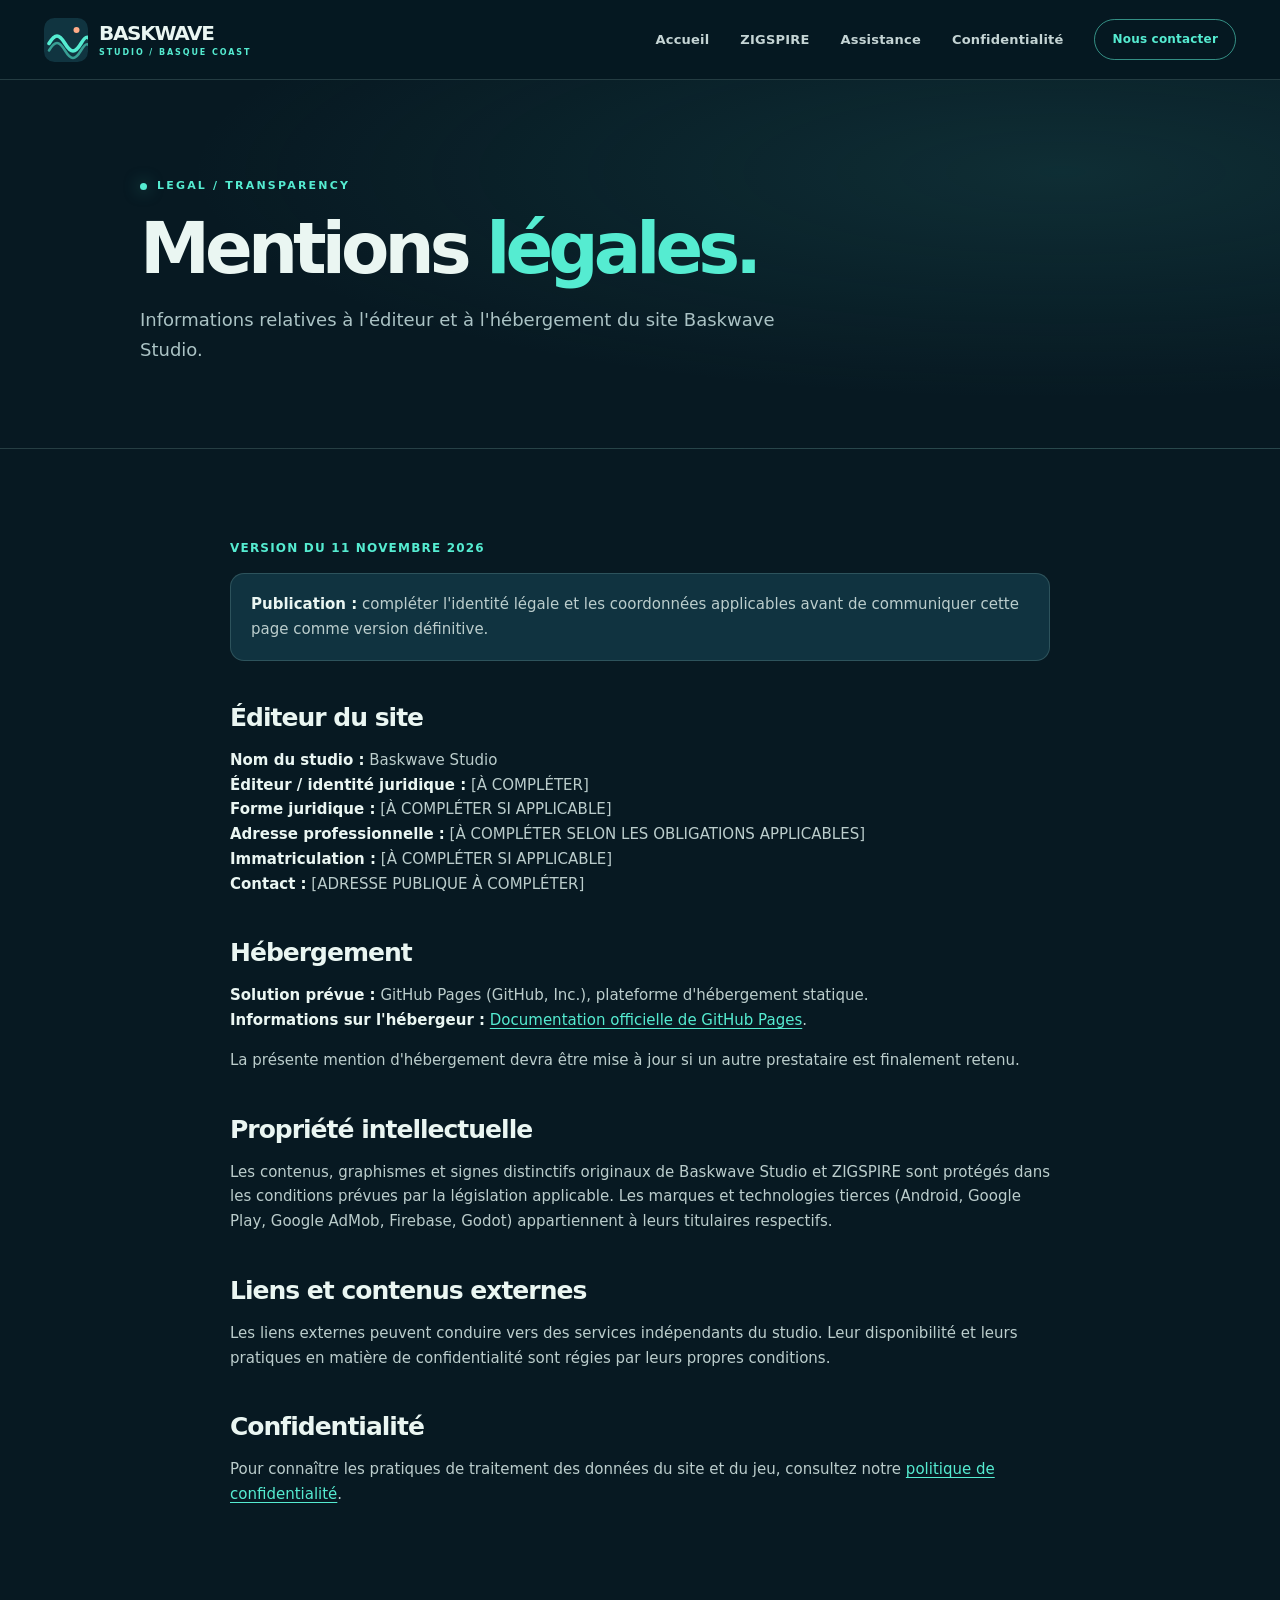
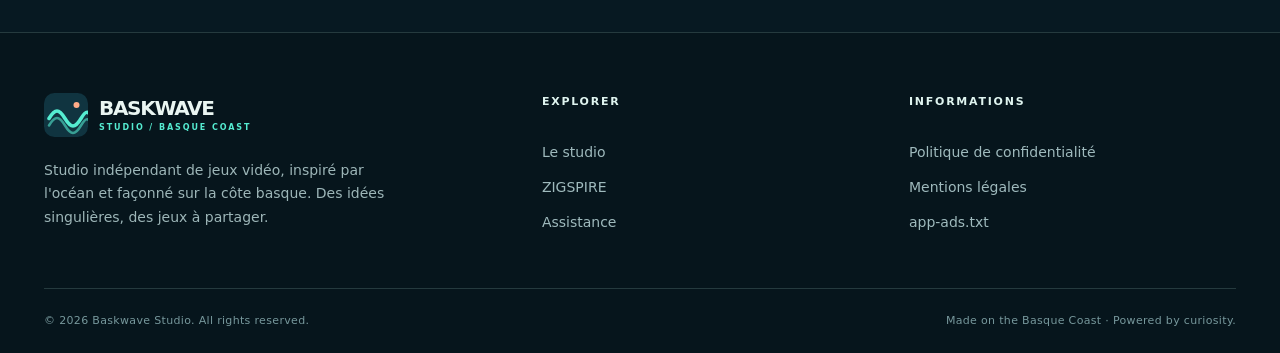
==== legal.html @ f708f100 "Publish Baskwave Studio website v1" ====
<!doctype html><html lang="fr"><head><meta charset="utf-8"><meta name="viewport" content="width=device-width,initial-scale=1"><meta name="theme-color" content="#071922"><meta name="description" content="Mentions légales du site vitrine Baskwave Studio."><meta property="og:type" content="website"><meta property="og:site_name" content="Baskwave Studio"><meta property="og:title" content="Mentions légales — Baskwave Studio"><meta property="og:description" content="Mentions légales du site vitrine Baskwave Studio."><meta name="color-scheme" content="dark"><link rel="icon" href="./assets/img/logo-mark.svg" type="image/svg+xml"><link rel="stylesheet" href="./assets/css/style.css"><script defer src="./assets/js/site-config.js"></script><script defer src="./assets/js/main.js"></script><title>Mentions légales — Baskwave Studio</title></head><body><a href="#contenu" class="skip-link">Aller au contenu</a><header class="site-header"><div class="container nav-wrap"><a href="./index.html" class="brand" aria-label="Baskwave Studio, accueil"><img class="brand-icon" src="./assets/img/logo-mark.svg" alt="" width="44" height="44"><span class="brand-word">BASKWAVE<small>STUDIO / BASQUE COAST</small></span></a><nav aria-label="Navigation principale" class="main-nav"><a href="./index.html">Accueil</a><a href="./zigspire.html">ZIGSPIRE</a><a href="./support.html">Assistance</a><a href="./privacy.html">Confidentialité</a><a class="nav-cta" href="./support.html">Nous contacter</a></nav><details class="mobile-menu"><summary aria-label="Ouvrir le menu"><svg viewBox="0 0 24 24" aria-hidden="true" fill="none" stroke="currentColor" stroke-width="2" stroke-linecap="round"><path d="M4 7h16M4 12h16M4 17h16"/></svg></summary><nav class="mobile-links" aria-label="Navigation mobile"><a href="./index.html">Accueil</a><a href="./zigspire.html">ZIGSPIRE</a><a href="./support.html">Assistance</a><a href="./privacy.html">Confidentialité</a></nav></details></div></header><main id="contenu"><section class="page-hero"><div class="container"><span class="eyebrow">Legal / Transparency</span><h1 class="page-title">Mentions <em>légales.</em></h1><p>Informations relatives à l'éditeur et à l'hébergement du site Baskwave Studio.</p></div></section><section class="page-section"><div class="container legal-content"><p class="date">Version du 11 novembre 2026</p><p class="legal-note"><strong>Publication :</strong> compléter l'identité légale et les coordonnées applicables avant de communiquer cette page comme version définitive.</p><h2>Éditeur du site</h2><p><strong>Nom du studio :</strong> Baskwave Studio<br><strong>Éditeur / identité juridique :</strong> [À COMPLÉTER]<br><strong>Forme juridique :</strong> [À COMPLÉTER SI APPLICABLE]<br><strong>Adresse professionnelle :</strong> [À COMPLÉTER SELON LES OBLIGATIONS APPLICABLES]<br><strong>Immatriculation :</strong> [À COMPLÉTER SI APPLICABLE]<br><strong>Contact :</strong> <span data-support-email>[ADRESSE PUBLIQUE À COMPLÉTER]</span></p><h2>Hébergement</h2><p><strong>Solution prévue :</strong> GitHub Pages (GitHub, Inc.), plateforme d'hébergement statique.<br><strong>Informations sur l'hébergeur :</strong> <a href="https://docs.github.com/en/pages" rel="noopener noreferrer" target="_blank">Documentation officielle de GitHub Pages</a>.</p><p>La présente mention d'hébergement devra être mise à jour si un autre prestataire est finalement retenu.</p><h2>Propriété intellectuelle</h2><p>Les contenus, graphismes et signes distinctifs originaux de Baskwave Studio et ZIGSPIRE sont protégés dans les conditions prévues par la législation applicable. Les marques et technologies tierces (Android, Google Play, Google AdMob, Firebase, Godot) appartiennent à leurs titulaires respectifs.</p><h2>Liens et contenus externes</h2><p>Les liens externes peuvent conduire vers des services indépendants du studio. Leur disponibilité et leurs pratiques en matière de confidentialité sont régies par leurs propres conditions.</p><h2>Confidentialité</h2><p>Pour connaître les pratiques de traitement des données du site et du jeu, consultez notre <a href="./privacy.html">politique de confidentialité</a>.</p></div></section></main><footer class="footer"><div class="container footer-grid"><div><a href="./index.html" class="brand" aria-label="Baskwave Studio, accueil"><img class="brand-icon" src="./assets/img/logo-mark.svg" alt="" width="44" height="44"><span class="brand-word">BASKWAVE<small>STUDIO / BASQUE COAST</small></span></a><p class="footer-desc">Studio indépendant de jeux vidéo, inspiré par l'océan et façonné sur la côte basque. Des idées singulières, des jeux à partager.</p></div><div class="footer-col"><p class="footer-title">Explorer</p><a href="./index.html">Le studio</a><a href="./zigspire.html">ZIGSPIRE</a><a href="./support.html">Assistance</a></div><div class="footer-col"><p class="footer-title">Informations</p><a href="./privacy.html">Politique de confidentialité</a><a href="./legal.html">Mentions légales</a><a href="./app-ads.txt">app-ads.txt</a></div></div><div class="container footer-bottom"><span>© <span data-year>2026</span> Baskwave Studio. All rights reserved.</span><span>Made on the Basque Coast · Powered by curiosity.</span></div></footer></body></html>
---- assets/css/style.css ----
:root{--ink:#071922;--ink2:#0b2730;--deep:#103942;--sea:#55ecd1;--foam:#eaf6f2;--muted:#abc3c5;--coral:#ffac88;--line:rgba(190,239,227,.17);--panel:rgba(16,53,64,.68);--max:1192px;--round:22px;--shadow:0 26px 80px rgba(1,12,20,.28)}
*{box-sizing:border-box}html{scroll-behavior:smooth}body{margin:0;min-width:320px;background:var(--ink);color:var(--foam);font:16px/1.65 Inter,'Segoe UI',system-ui,-apple-system,BlinkMacSystemFont,sans-serif;-webkit-font-smoothing:antialiased}a{color:inherit;text-decoration:none}a:focus-visible,button:focus-visible,summary:focus-visible{outline:3px solid var(--coral);outline-offset:5px}img,svg{display:block;max-width:100%}button{font:inherit}::selection{background:var(--sea);color:var(--ink)}.container{width:min(calc(100% - 44px),var(--max));margin-inline:auto}.skip-link{position:absolute;top:-80px;left:20px;z-index:30;background:var(--sea);color:var(--ink);padding:10px 16px}.skip-link:focus{top:12px}.site-header{position:sticky;top:0;z-index:20;background:rgba(6,25,34,.88);border-bottom:1px solid var(--line);backdrop-filter:blur(18px)}.nav-wrap{height:79px;display:flex;justify-content:space-between;align-items:center;gap:22px}.brand{display:inline-flex;align-items:center;gap:11px;flex-shrink:0}.brand-icon{width:44px;height:44px}.brand-word{font-size:20px;font-weight:900;letter-spacing:-.065em;line-height:1}.brand-word small{display:block;letter-spacing:.24em;font-size:8px;font-weight:800;color:var(--sea);margin-top:6px}.main-nav{display:flex;align-items:center;gap:31px;font-size:13px;font-weight:750;letter-spacing:.015em;color:#c4d4d4}.main-nav a{transition:color .15s}.main-nav a:hover,.main-nav a[aria-current=page]{color:var(--sea)}.nav-cta{font-size:12px;border:1px solid rgba(89,238,211,.56);padding:10px 17px;border-radius:999px;color:var(--sea)!important}.mobile-menu{display:none}.mobile-menu summary{cursor:pointer;list-style:none;display:grid;place-items:center;width:42px;height:42px;border:1px solid var(--line);border-radius:12px}.mobile-menu summary::-webkit-details-marker{display:none}.mobile-menu summary svg{width:22px}.mobile-links{position:absolute;top:79px;left:0;right:0;padding:13px 22px 23px;background:#09222d;border-bottom:1px solid var(--line);display:flex;flex-direction:column;gap:0}.mobile-links a{padding:11px 8px;border-bottom:1px solid var(--line);font-weight:700}.eyebrow{display:inline-flex;align-items:center;gap:10px;text-transform:uppercase;font-size:11px;letter-spacing:.20em;font-weight:850;color:var(--sea)}.eyebrow:before{content:'';display:inline-block;height:7px;width:7px;border-radius:50%;background:currentColor;box-shadow:0 0 16px rgba(85,236,209,.5)}.hero{position:relative;isolation:isolate;overflow:hidden;background:radial-gradient(ellipse 58% 75% at 84% 30%,rgba(33,111,109,.24),transparent 67%),radial-gradient(ellipse 50% 50% at 2% 88%,rgba(30,84,95,.20),transparent 70%)}.hero:after{content:'';position:absolute;bottom:-130px;left:-15%;width:130%;height:260px;transform:rotate(-5deg);border-top:1px solid rgba(74,202,181,.14);background:linear-gradient(180deg,rgba(39,132,143,.04),transparent);pointer-events:none;z-index:-1}.hero-grid{min-height:665px;padding-block:94px 80px;display:grid;grid-template-columns:1.06fr .94fr;align-items:center;gap:60px}.hero-copy{max-width:620px}.display{font-size:clamp(3.7rem,7.1vw,7.6rem);line-height:.97;letter-spacing:-.085em;margin:27px 0 24px;font-weight:900}.display .tint{color:var(--sea)}.display .outline{color:transparent;-webkit-text-stroke:1.5px rgba(234,246,242,.8)}.intro{font-size:clamp(1.05rem,1.6vw,1.25rem);line-height:1.75;color:#b8cecf;max-width:530px}.hero-actions{display:flex;gap:13px;flex-wrap:wrap;margin-top:35px}.button{display:inline-flex;align-items:center;justify-content:center;gap:12px;border-radius:999px;padding:14px 22px;border:1px solid transparent;font-size:12px;font-weight:900;letter-spacing:.075em;text-transform:uppercase;min-height:49px;transition:transform .2s,background .2s}.button:hover:not(.disabled){transform:translateY(-3px)}.button.primary{background:var(--sea);color:#042026}.button.primary:hover{background:#9dffe9}.button.ghost{border-color:rgba(236,255,252,.27);color:var(--foam)}.button.ghost:hover{background:rgba(255,255,255,.06)}.button.disabled{border-color:#4c6c6e;color:#a2bbb9;cursor:default;opacity:.85}.button svg{height:18px;width:18px}.hero-micro{margin-top:54px;display:flex;gap:38px;align-items:center;color:#8eadb0;font-size:10px;letter-spacing:.17em;font-weight:850;text-transform:uppercase}.hero-micro span{display:flex;align-items:center;gap:10px}.hero-micro b{color:var(--foam)}.visual-wrap{position:relative;min-height:490px;display:grid;place-items:center}.visual-halo{position:absolute;inset:7% 0;max-width:520px;margin:auto;border:1px solid rgba(100,227,210,.2);border-radius:50%;aspect-ratio:1;transform:rotate(-24deg)}.visual-halo:before,.visual-halo:after{content:'';position:absolute;inset:10%;border:1px solid rgba(100,227,210,.10);border-radius:50%}.visual-halo:after{inset:23%;border-color:rgba(100,227,210,.13)}.hero-art{width:min(100%,540px);filter:drop-shadow(0 20px 70px rgba(30,166,151,.15));animation:float 7s ease-in-out infinite}.hero-sticker{position:absolute;right:-1%;bottom:7%;padding:16px 19px;border:1px solid rgba(135,244,226,.3);background:rgba(6,31,40,.8);backdrop-filter:blur(7px);border-radius:14px;transform:rotate(-6deg);box-shadow:var(--shadow)}.hero-sticker b{display:block;font-size:14px;letter-spacing:.07em}.hero-sticker span{display:block;font-size:10px;color:var(--sea);letter-spacing:.17em}.ticker{border-block:1px solid var(--line);overflow:hidden;background:#0c2a33}.ticker-inner{display:flex;justify-content:space-around;gap:35px;padding-block:18px;color:#a8c4c2;font-size:10px;letter-spacing:.22em;font-weight:850;text-transform:uppercase;white-space:nowrap}.ticker-inner i{font-style:normal;color:var(--coral)}.section{padding-block:112px}.section-top{display:flex;justify-content:space-between;align-items:end;gap:28px;margin-bottom:46px}.section-label{color:var(--sea);font-size:11px;letter-spacing:.2em;font-weight:850;text-transform:uppercase}.section h2,.page-title{font-size:clamp(2.6rem,5.5vw,5.4rem);line-height:1.05;letter-spacing:-.07em;font-weight:900;margin:15px 0 20px}.section h2 em,.page-title em{font-style:normal;color:var(--sea)}.section-lead{color:var(--muted);max-width:540px;font-size:17px}.link-arrow{display:inline-flex;align-items:center;gap:10px;color:var(--sea);font-size:12px;font-weight:850;text-transform:uppercase;letter-spacing:.08em;white-space:nowrap}.link-arrow:hover{text-decoration:underline;text-underline-offset:6px}.game-feature{display:grid;grid-template-columns:1fr 1fr;gap:0;min-height:510px;border:1px solid var(--line);border-radius:var(--round);overflow:hidden;background:linear-gradient(130deg,#102e3b,#09222a)}.game-feature-visual{position:relative;min-height:460px;display:flex;align-items:center;justify-content:center;background:radial-gradient(circle at 50% 50%,rgba(77,201,181,.15),transparent 64%);overflow:hidden}.game-feature-visual img{width:250px;max-height:435px;filter:drop-shadow(0 30px 38px rgba(0,0,0,.5));transform:rotate(-8deg);transition:transform .35s}.game-feature:hover .game-feature-visual img{transform:rotate(-3deg) translateY(-7px)}.game-feature-visual:before{content:'';position:absolute;inset:10% 22%;border:1px solid #376066;border-radius:50%;transform:rotate(24deg)}.game-feature-content{padding:clamp(30px,6vw,76px);display:flex;flex-direction:column;justify-content:center;align-items:start}.project-badge{font-size:11px;font-weight:900;letter-spacing:.2em;text-transform:uppercase;color:var(--coral)}.game-feature-content h3{font-size:clamp(3.6rem,7vw,6.8rem);letter-spacing:-.1em;line-height:1;margin:15px 0}.game-feature-content p{color:var(--muted);font-size:17px}.meta-tags{display:flex;gap:10px;flex-wrap:wrap;margin:22px 0 34px}.meta-tags span{border:1px solid rgba(232,255,251,.18);border-radius:999px;padding:7px 12px;color:#c0d7d7;font-size:10px;font-weight:800;letter-spacing:.12em;text-transform:uppercase}.concept-grid{display:grid;grid-template-columns:repeat(3,1fr);gap:15px}.concept-card{border:1px solid var(--line);border-radius:19px;padding:30px 27px;background:linear-gradient(145deg,rgba(17,60,68,.64),rgba(10,31,41,.4))}.concept-card .num{color:var(--coral);font-size:11px;font-weight:900;letter-spacing:.13em}.concept-card h3{font-size:23px;letter-spacing:-.04em;line-height:1.2;margin:18px 0 11px}.concept-card p{color:var(--muted);font-size:14px;margin:0}.ocean-teaser{margin-top:10px;border:1px solid rgba(96,217,200,.26);border-radius:25px;overflow:hidden;position:relative;min-height:365px;display:flex;align-items:center;background:radial-gradient(ellipse at 90% 85%,#1c6973,transparent 57%),linear-gradient(105deg,#0f343f,#0a202e)}.ocean-teaser:after{content:'';position:absolute;right:-150px;bottom:-420px;width:800px;height:800px;border:80px solid rgba(85,236,209,.13);border-radius:50%;transform:rotate(20deg)}.ocean-teaser:before{content:'';position:absolute;right:-20px;bottom:-210px;width:620px;height:620px;border:1px solid rgba(85,236,209,.35);border-radius:50%}.teaser-content{position:relative;z-index:2;padding:60px 66px;max-width:680px}.teaser-content h2{font-size:clamp(2.7rem,4vw,4.8rem)}.teaser-content p{font-size:17px;color:#bfd6d6}.footer{border-top:1px solid var(--line);background:#06151c}.footer-grid{display:grid;grid-template-columns:1.4fr 1fr 1fr;gap:40px;padding-block:60px 45px}.footer-desc{max-width:350px;color:#9db6b8;font-size:14px}.footer-title{color:#dff4ef;text-transform:uppercase;letter-spacing:.16em;font-size:11px;font-weight:850;margin:0 0 18px}.footer-col{display:flex;flex-direction:column;gap:12px}.footer-col a{color:#9fbabd;font-size:14px}.footer-col a:hover{color:var(--sea)}.footer-bottom{border-top:1px solid var(--line);padding-block:23px;display:flex;justify-content:space-between;gap:20px;color:#77989c;font-size:11px;letter-spacing:.03em}.page-hero{background:radial-gradient(ellipse at 83% 25%,rgba(41,119,118,.22),transparent 58%);padding-block:92px 65px;border-bottom:1px solid var(--line)}.page-hero .container{max-width:1000px}.page-hero .page-title{max-width:960px;margin-bottom:18px}.page-hero p{max-width:700px;color:var(--muted);font-size:18px}.page-section{padding-block:78px 110px}.zig-hero-grid{min-height:610px;display:grid;grid-template-columns:1fr .85fr;gap:65px;align-items:center}.zig-hero-grid .page-title{font-size:clamp(3.8rem,7vw,7.4rem)}.zig-art{max-height:555px;margin:auto;filter:drop-shadow(0 30px 45px rgba(0,0,0,.47));transform:rotate(6deg)}.feature-list{display:grid;grid-template-columns:repeat(3,1fr);gap:15px}.feature-list article{background:var(--panel);border:1px solid var(--line);padding:28px;border-radius:18px}.feature-list svg{height:30px;width:30px;color:var(--sea)}.feature-list h3{font-size:20px;letter-spacing:-.04em;margin:25px 0 10px}.feature-list p{font-size:14px;color:var(--muted);margin:0}.gallery{display:grid;grid-template-columns:repeat(3,1fr);gap:22px}.gallery figure{margin:0}.gallery img{width:100%;aspect-ratio:9/16;object-fit:contain;background:#0c2834;border-radius:20px;border:1px solid var(--line)}.gallery figcaption{font-size:12px;color:#9bb7b8;margin-top:13px}.notice{border-left:3px solid var(--coral);padding:15px 20px;background:rgba(255,172,136,.08);color:#d1d1cb;font-size:13px;margin-top:25px;border-radius:0 8px 8px 0}.cta-banner{display:flex;justify-content:space-between;align-items:center;gap:30px;padding:40px 46px;border-radius:20px;background:linear-gradient(120deg,#14505b,#10323d);border:1px solid rgba(113,233,213,.24)}.cta-banner h2{font-size:clamp(1.7rem,3vw,2.7rem);letter-spacing:-.05em;line-height:1.15;margin:7px 0}.cta-banner p{margin:0;color:var(--muted)}.content-grid{display:grid;grid-template-columns:1fr 1fr;gap:24px}.contact-card{background:linear-gradient(145deg,#103742,#0c2531);padding:36px;border:1px solid var(--line);border-radius:20px}.contact-card h2{font-size:28px;letter-spacing:-.04em;margin:0 0 9px}.contact-card p{color:var(--muted)}.contact-detail{margin-top:27px;padding:16px;border:1px solid rgba(91,232,207,.28);background:rgba(13,38,45,.72);border-radius:12px;overflow-wrap:anywhere;color:var(--sea);font-weight:750}.contact-detail small{display:block;color:#a3c0c0;font-size:10px;text-transform:uppercase;letter-spacing:.13em;margin-bottom:8px}.faq{max-width:880px}.faq details{border-bottom:1px solid var(--line);padding:19px 2px}.faq summary{list-style:none;cursor:pointer;font-weight:800;font-size:17px;display:flex;justify-content:space-between;gap:20px;align-items:center}.faq summary:after{content:'+';color:var(--sea);font-size:25px;line-height:1}.faq details[open] summary:after{content:'−'}.faq summary::-webkit-details-marker{display:none}.faq p{margin:14px 0 4px;max-width:760px;font-size:15px;color:var(--muted)}.legal-content{max-width:820px;margin-inline:auto}.legal-content .date{font-size:12px;font-weight:800;letter-spacing:.1em;color:var(--sea);text-transform:uppercase}.legal-content h2{font-size:25px;line-height:1.2;letter-spacing:-.04em;margin:42px 0 11px}.legal-content p,.legal-content li{color:#bbcdcc;font-size:15px}.legal-content a{text-decoration:underline;text-underline-offset:3px;color:var(--sea)}.legal-content ul{padding-left:23px}.legal-content strong{color:var(--foam)}.legal-content .legal-note{padding:18px 20px;background:#103340;border:1px solid var(--line);border-radius:14px}.mini-label{font-size:10px;letter-spacing:.16em;font-weight:850;color:var(--coral);text-transform:uppercase}.small-muted{font-size:12px;color:#97afb0}.nojs{font-size:12px;color:#afc5c4}.spacer-sm{margin-top:25px}.hidden{display:none!important}@keyframes float{0%,100%{transform:translateY(0)}50%{transform:translateY(-16px)}}@media(max-width:980px){.hero-grid{gap:24px}.hero-micro{gap:16px}.display{font-size:clamp(3.5rem,7.4vw,6rem)}.footer-grid{grid-template-columns:1fr 1fr}.footer-grid>div:first-child{grid-column:span 2}.game-feature-content{padding:40px}.section{padding-block:85px}}@media(max-width:720px){.container{width:min(calc(100% - 34px),var(--max))}.nav-wrap{height:70px}.site-header .main-nav{display:none}.mobile-menu{display:block}.mobile-links{top:70px}.brand-word{font-size:18px}.hero-grid,.zig-hero-grid{grid-template-columns:1fr;gap:5px;padding-block:64px 48px}.hero-grid{min-height:auto}.hero-copy{max-width:640px}.display{font-size:clamp(3.9rem,12vw,6rem);margin-top:22px}.intro{font-size:16px}.visual-wrap{min-height:310px;margin-top:4px}.hero-art{width:min(75vw,350px)}.visual-halo{inset:8% 10%}.hero-sticker{right:4%;bottom:2%}.hero-micro{margin-top:32px;gap:15px;flex-wrap:wrap;font-size:9px}.ticker-inner{gap:25px;justify-content:start;overflow:hidden}.ticker-inner span:nth-last-child(-n+2){display:none}.section{padding-block:72px}.section-top{display:block}.section h2{font-size:clamp(2.7rem,9vw,4rem)}.game-feature{grid-template-columns:1fr}.game-feature-visual{min-height:360px}.game-feature-visual img{width:195px;height:320px}.game-feature-content{padding:31px 28px 38px}.game-feature-content h3{font-size:4.5rem}.concept-grid,.feature-list{grid-template-columns:1fr}.concept-card{padding:25px}.teaser-content{padding:40px 26px}.ocean-teaser{min-height:340px}.footer-grid{grid-template-columns:1fr 1fr;gap:28px}.footer-grid>div:first-child{grid-column:span 2}.footer-bottom{flex-direction:column;gap:7px}.page-hero{padding-block:68px 46px}.page-hero .page-title{font-size:clamp(3rem,10vw,5rem)}.page-hero p{font-size:16px}.page-section{padding-block:55px 80px}.zig-hero-grid{padding-block:60px 60px}.zig-hero-grid .page-title{font-size:clamp(4rem,13vw,6rem)}.zig-art{max-height:460px;width:230px;margin-top:35px}.gallery{gap:12px}.gallery img{border-radius:12px}.gallery figcaption{font-size:10px}.cta-banner{padding:27px;flex-direction:column;align-items:start}.content-grid{grid-template-columns:1fr}.contact-card{padding:28px}.legal-content h2{font-size:22px}}@media(max-width:420px){.gallery{grid-template-columns:1fr 1fr}.gallery figure:last-child{grid-column:span 2;max-width:55%;margin:auto}.display{font-size:3.65rem}.hero-sticker{bottom:0;right:-3%}.footer-grid{grid-template-columns:1fr}.footer-grid>div:first-child{grid-column:span 1}}@media(prefers-reduced-motion:reduce){*,*:before,*:after{scroll-behavior:auto!important;animation-duration:.01ms!important;transition-duration:.01ms!important}}

[hidden]{display:none!important}
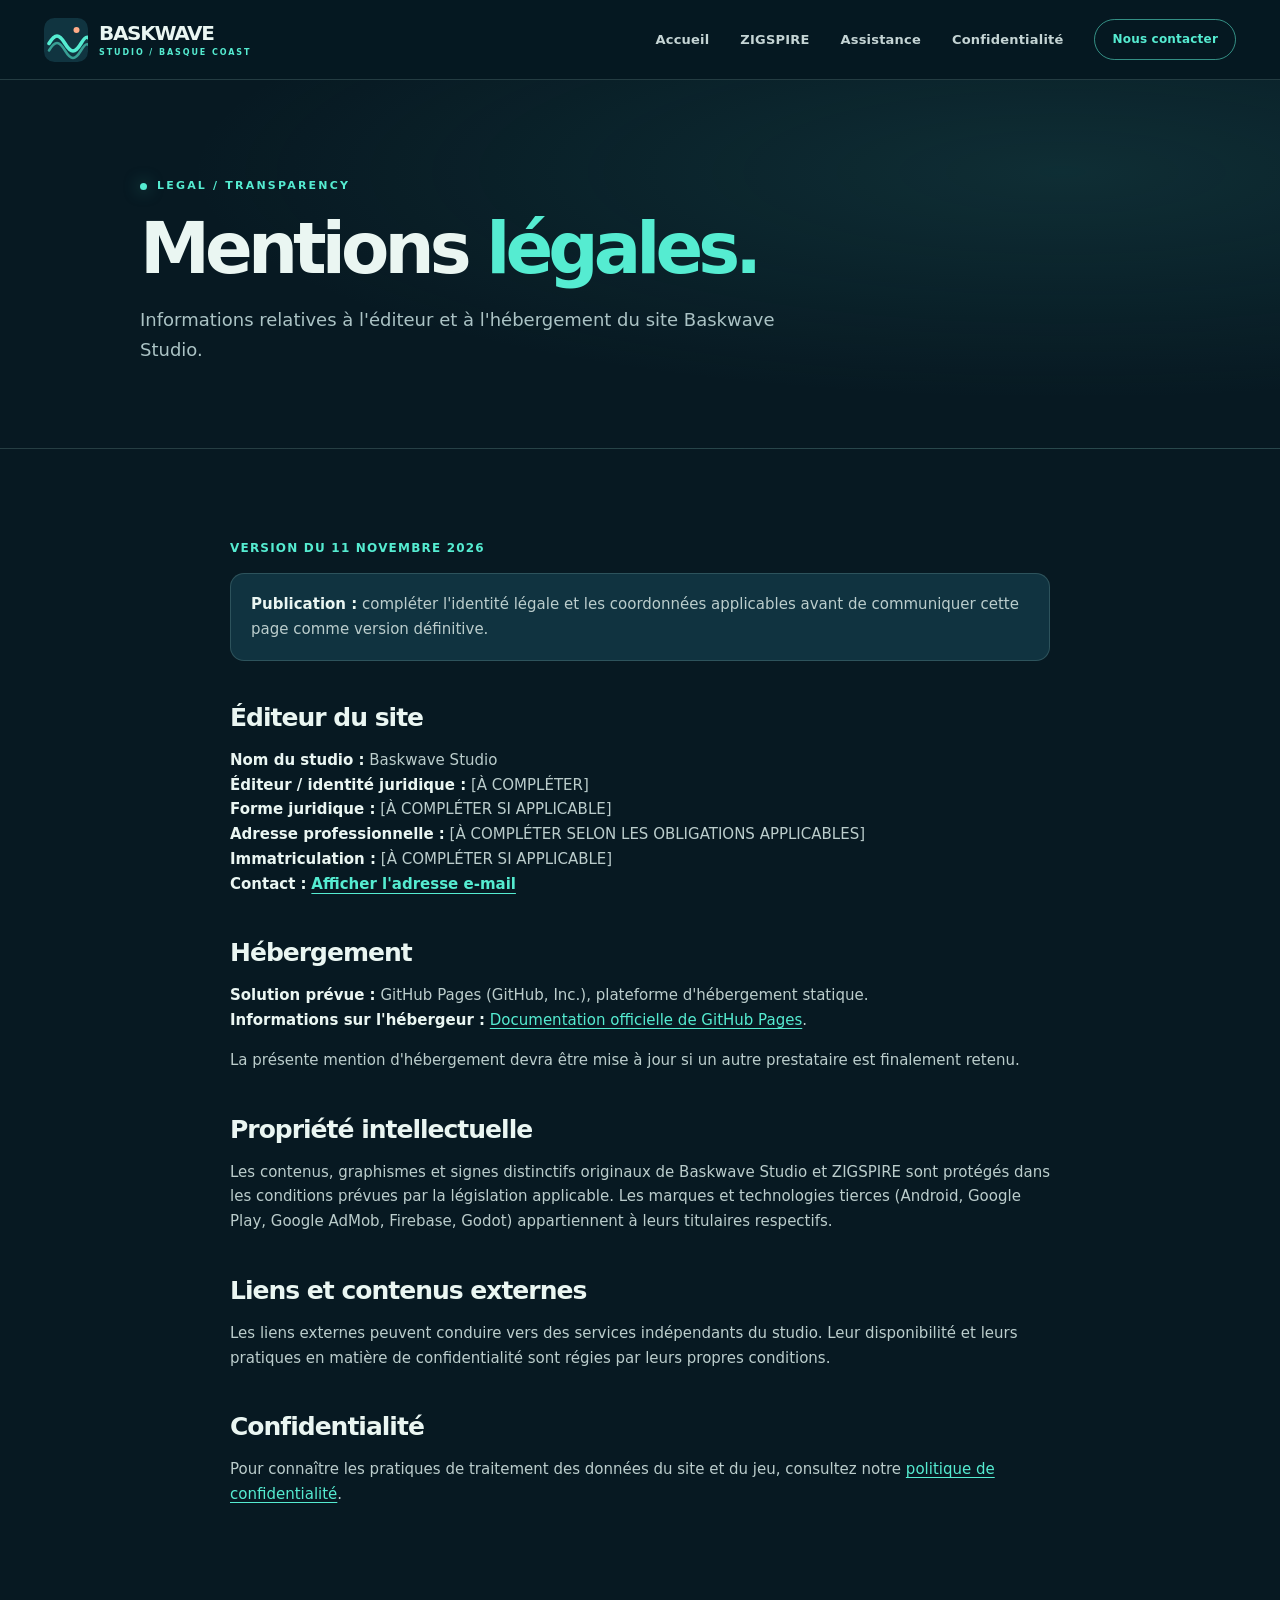
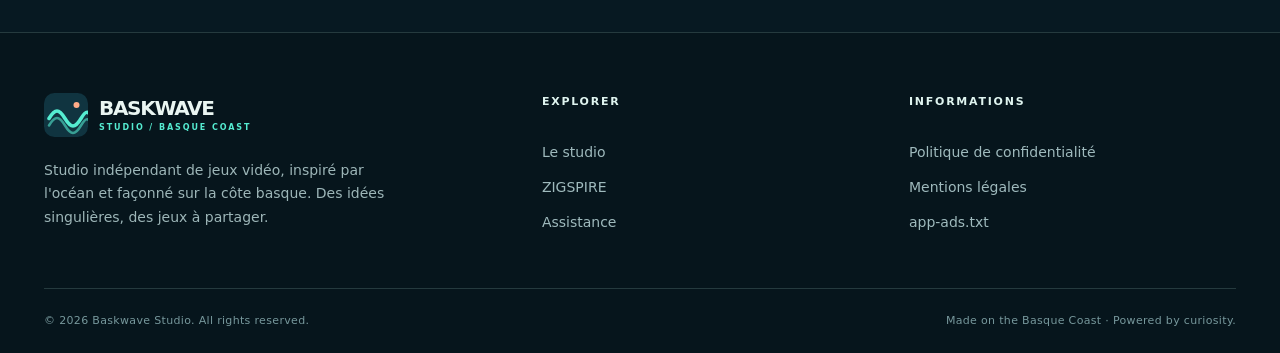
==== commit 0389f249: "Configure Baskwave Studio Gmail contact with click-to-reveal" ====
--- a/legal.html
+++ b/legal.html
@@ -1 +1 @@
-<!doctype html><html lang="fr"><head><meta charset="utf-8"><meta name="viewport" content="width=device-width,initial-scale=1"><meta name="theme-color" content="#071922"><meta name="description" content="Mentions légales du site vitrine Baskwave Studio."><meta property="og:type" content="website"><meta property="og:site_name" content="Baskwave Studio"><meta property="og:title" content="Mentions légales — Baskwave Studio"><meta property="og:description" content="Mentions légales du site vitrine Baskwave Studio."><meta name="color-scheme" content="dark"><link rel="icon" href="./assets/img/logo-mark.svg" type="image/svg+xml"><link rel="stylesheet" href="./assets/css/style.css"><script defer src="./assets/js/site-config.js"></script><script defer src="./assets/js/main.js"></script><title>Mentions légales — Baskwave Studio</title></head><body><a href="#contenu" class="skip-link">Aller au contenu</a><header class="site-header"><div class="container nav-wrap"><a href="./index.html" class="brand" aria-label="Baskwave Studio, accueil"><img class="brand-icon" src="./assets/img/logo-mark.svg" alt="" width="44" height="44"><span class="brand-word">BASKWAVE<small>STUDIO / BASQUE COAST</small></span></a><nav aria-label="Navigation principale" class="main-nav"><a href="./index.html">Accueil</a><a href="./zigspire.html">ZIGSPIRE</a><a href="./support.html">Assistance</a><a href="./privacy.html">Confidentialité</a><a class="nav-cta" href="./support.html">Nous contacter</a></nav><details class="mobile-menu"><summary aria-label="Ouvrir le menu"><svg viewBox="0 0 24 24" aria-hidden="true" fill="none" stroke="currentColor" stroke-width="2" stroke-linecap="round"><path d="M4 7h16M4 12h16M4 17h16"/></svg></summary><nav class="mobile-links" aria-label="Navigation mobile"><a href="./index.html">Accueil</a><a href="./zigspire.html">ZIGSPIRE</a><a href="./support.html">Assistance</a><a href="./privacy.html">Confidentialité</a></nav></details></div></header><main id="contenu"><section class="page-hero"><div class="container"><span class="eyebrow">Legal / Transparency</span><h1 class="page-title">Mentions <em>légales.</em></h1><p>Informations relatives à l'éditeur et à l'hébergement du site Baskwave Studio.</p></div></section><section class="page-section"><div class="container legal-content"><p class="date">Version du 11 novembre 2026</p><p class="legal-note"><strong>Publication :</strong> compléter l'identité légale et les coordonnées applicables avant de communiquer cette page comme version définitive.</p><h2>Éditeur du site</h2><p><strong>Nom du studio :</strong> Baskwave Studio<br><strong>Éditeur / identité juridique :</strong> [À COMPLÉTER]<br><strong>Forme juridique :</strong> [À COMPLÉTER SI APPLICABLE]<br><strong>Adresse professionnelle :</strong> [À COMPLÉTER SELON LES OBLIGATIONS APPLICABLES]<br><strong>Immatriculation :</strong> [À COMPLÉTER SI APPLICABLE]<br><strong>Contact :</strong> <span data-support-email>[ADRESSE PUBLIQUE À COMPLÉTER]</span></p><h2>Hébergement</h2><p><strong>Solution prévue :</strong> GitHub Pages (GitHub, Inc.), plateforme d'hébergement statique.<br><strong>Informations sur l'hébergeur :</strong> <a href="https://docs.github.com/en/pages" rel="noopener noreferrer" target="_blank">Documentation officielle de GitHub Pages</a>.</p><p>La présente mention d'hébergement devra être mise à jour si un autre prestataire est finalement retenu.</p><h2>Propriété intellectuelle</h2><p>Les contenus, graphismes et signes distinctifs originaux de Baskwave Studio et ZIGSPIRE sont protégés dans les conditions prévues par la législation applicable. Les marques et technologies tierces (Android, Google Play, Google AdMob, Firebase, Godot) appartiennent à leurs titulaires respectifs.</p><h2>Liens et contenus externes</h2><p>Les liens externes peuvent conduire vers des services indépendants du studio. Leur disponibilité et leurs pratiques en matière de confidentialité sont régies par leurs propres conditions.</p><h2>Confidentialité</h2><p>Pour connaître les pratiques de traitement des données du site et du jeu, consultez notre <a href="./privacy.html">politique de confidentialité</a>.</p></div></section></main><footer class="footer"><div class="container footer-grid"><div><a href="./index.html" class="brand" aria-label="Baskwave Studio, accueil"><img class="brand-icon" src="./assets/img/logo-mark.svg" alt="" width="44" height="44"><span class="brand-word">BASKWAVE<small>STUDIO / BASQUE COAST</small></span></a><p class="footer-desc">Studio indépendant de jeux vidéo, inspiré par l'océan et façonné sur la côte basque. Des idées singulières, des jeux à partager.</p></div><div class="footer-col"><p class="footer-title">Explorer</p><a href="./index.html">Le studio</a><a href="./zigspire.html">ZIGSPIRE</a><a href="./support.html">Assistance</a></div><div class="footer-col"><p class="footer-title">Informations</p><a href="./privacy.html">Politique de confidentialité</a><a href="./legal.html">Mentions légales</a><a href="./app-ads.txt">app-ads.txt</a></div></div><div class="container footer-bottom"><span>© <span data-year>2026</span> Baskwave Studio. All rights reserved.</span><span>Made on the Basque Coast · Powered by curiosity.</span></div></footer></body></html>+<!doctype html><html lang="fr"><head><meta charset="utf-8"><meta name="viewport" content="width=device-width,initial-scale=1"><meta name="theme-color" content="#071922"><meta name="description" content="Mentions légales du site vitrine Baskwave Studio."><meta property="og:type" content="website"><meta property="og:site_name" content="Baskwave Studio"><meta property="og:title" content="Mentions légales — Baskwave Studio"><meta property="og:description" content="Mentions légales du site vitrine Baskwave Studio."><meta name="color-scheme" content="dark"><link rel="icon" href="./assets/img/logo-mark.svg" type="image/svg+xml"><link rel="stylesheet" href="./assets/css/style.css"><script defer src="./assets/js/site-config.js"></script><script defer src="./assets/js/main.js"></script><title>Mentions légales — Baskwave Studio</title></head><body><a href="#contenu" class="skip-link">Aller au contenu</a><header class="site-header"><div class="container nav-wrap"><a href="./index.html" class="brand" aria-label="Baskwave Studio, accueil"><img class="brand-icon" src="./assets/img/logo-mark.svg" alt="" width="44" height="44"><span class="brand-word">BASKWAVE<small>STUDIO / BASQUE COAST</small></span></a><nav aria-label="Navigation principale" class="main-nav"><a href="./index.html">Accueil</a><a href="./zigspire.html">ZIGSPIRE</a><a href="./support.html">Assistance</a><a href="./privacy.html">Confidentialité</a><a class="nav-cta" href="./support.html">Nous contacter</a></nav><details class="mobile-menu"><summary aria-label="Ouvrir le menu"><svg viewBox="0 0 24 24" aria-hidden="true" fill="none" stroke="currentColor" stroke-width="2" stroke-linecap="round"><path d="M4 7h16M4 12h16M4 17h16"/></svg></summary><nav class="mobile-links" aria-label="Navigation mobile"><a href="./index.html">Accueil</a><a href="./zigspire.html">ZIGSPIRE</a><a href="./support.html">Assistance</a><a href="./privacy.html">Confidentialité</a></nav></details></div></header><main id="contenu"><section class="page-hero"><div class="container"><span class="eyebrow">Legal / Transparency</span><h1 class="page-title">Mentions <em>légales.</em></h1><p>Informations relatives à l'éditeur et à l'hébergement du site Baskwave Studio.</p></div></section><section class="page-section"><div class="container legal-content"><p class="date">Version du 11 novembre 2026</p><p class="legal-note"><strong>Publication :</strong> compléter l'identité légale et les coordonnées applicables avant de communiquer cette page comme version définitive.</p><h2>Éditeur du site</h2><p><strong>Nom du studio :</strong> Baskwave Studio<br><strong>Éditeur / identité juridique :</strong> [À COMPLÉTER]<br><strong>Forme juridique :</strong> [À COMPLÉTER SI APPLICABLE]<br><strong>Adresse professionnelle :</strong> [À COMPLÉTER SELON LES OBLIGATIONS APPLICABLES]<br><strong>Immatriculation :</strong> [À COMPLÉTER SI APPLICABLE]<br><strong>Contact :</strong> <span data-support-email>Adresse disponible en activant JavaScript</span></p><h2>Hébergement</h2><p><strong>Solution prévue :</strong> GitHub Pages (GitHub, Inc.), plateforme d'hébergement statique.<br><strong>Informations sur l'hébergeur :</strong> <a href="https://docs.github.com/en/pages" rel="noopener noreferrer" target="_blank">Documentation officielle de GitHub Pages</a>.</p><p>La présente mention d'hébergement devra être mise à jour si un autre prestataire est finalement retenu.</p><h2>Propriété intellectuelle</h2><p>Les contenus, graphismes et signes distinctifs originaux de Baskwave Studio et ZIGSPIRE sont protégés dans les conditions prévues par la législation applicable. Les marques et technologies tierces (Android, Google Play, Google AdMob, Firebase, Godot) appartiennent à leurs titulaires respectifs.</p><h2>Liens et contenus externes</h2><p>Les liens externes peuvent conduire vers des services indépendants du studio. Leur disponibilité et leurs pratiques en matière de confidentialité sont régies par leurs propres conditions.</p><h2>Confidentialité</h2><p>Pour connaître les pratiques de traitement des données du site et du jeu, consultez notre <a href="./privacy.html">politique de confidentialité</a>.</p></div></section></main><footer class="footer"><div class="container footer-grid"><div><a href="./index.html" class="brand" aria-label="Baskwave Studio, accueil"><img class="brand-icon" src="./assets/img/logo-mark.svg" alt="" width="44" height="44"><span class="brand-word">BASKWAVE<small>STUDIO / BASQUE COAST</small></span></a><p class="footer-desc">Studio indépendant de jeux vidéo, inspiré par l'océan et façonné sur la côte basque. Des idées singulières, des jeux à partager.</p></div><div class="footer-col"><p class="footer-title">Explorer</p><a href="./index.html">Le studio</a><a href="./zigspire.html">ZIGSPIRE</a><a href="./support.html">Assistance</a></div><div class="footer-col"><p class="footer-title">Informations</p><a href="./privacy.html">Politique de confidentialité</a><a href="./legal.html">Mentions légales</a><a href="./app-ads.txt">app-ads.txt</a></div></div><div class="container footer-bottom"><span>© <span data-year>2026</span> Baskwave Studio. All rights reserved.</span><span>Made on the Basque Coast · Powered by curiosity.</span></div></footer></body></html>
--- a/assets/css/style.css
+++ b/assets/css/style.css
@@ -1,4 +1,19 @@
 :root{--ink:#071922;--ink2:#0b2730;--deep:#103942;--sea:#55ecd1;--foam:#eaf6f2;--muted:#abc3c5;--coral:#ffac88;--line:rgba(190,239,227,.17);--panel:rgba(16,53,64,.68);--max:1192px;--round:22px;--shadow:0 26px 80px rgba(1,12,20,.28)}
-*{box-sizing:border-box}html{scroll-behavior:smooth}body{margin:0;min-width:320px;background:var(--ink);color:var(--foam);font:16px/1.65 Inter,'Segoe UI',system-ui,-apple-system,BlinkMacSystemFont,sans-serif;-webkit-font-smoothing:antialiased}a{color:inherit;text-decoration:none}a:focus-visible,button:focus-visible,summary:focus-visible{outline:3px solid var(--coral);outline-offset:5px}img,svg{display:block;max-width:100%}button{font:inherit}::selection{background:var(--sea);color:var(--ink)}.container{width:min(calc(100% - 44px),var(--max));margin-inline:auto}.skip-link{position:absolute;top:-80px;left:20px;z-index:30;background:var(--sea);color:var(--ink);padding:10px 16px}.skip-link:focus{top:12px}.site-header{position:sticky;top:0;z-index:20;background:rgba(6,25,34,.88);border-bottom:1px solid var(--line);backdrop-filter:blur(18px)}.nav-wrap{height:79px;display:flex;justify-content:space-between;align-items:center;gap:22px}.brand{display:inline-flex;align-items:center;gap:11px;flex-shrink:0}.brand-icon{width:44px;height:44px}.brand-word{font-size:20px;font-weight:900;letter-spacing:-.065em;line-height:1}.brand-word small{display:block;letter-spacing:.24em;font-size:8px;font-weight:800;color:var(--sea);margin-top:6px}.main-nav{display:flex;align-items:center;gap:31px;font-size:13px;font-weight:750;letter-spacing:.015em;color:#c4d4d4}.main-nav a{transition:color .15s}.main-nav a:hover,.main-nav a[aria-current=page]{color:var(--sea)}.nav-cta{font-size:12px;border:1px solid rgba(89,238,211,.56);padding:10px 17px;border-radius:999px;color:var(--sea)!important}.mobile-menu{display:none}.mobile-menu summary{cursor:pointer;list-style:none;display:grid;place-items:center;width:42px;height:42px;border:1px solid var(--line);border-radius:12px}.mobile-menu summary::-webkit-details-marker{display:none}.mobile-menu summary svg{width:22px}.mobile-links{position:absolute;top:79px;left:0;right:0;padding:13px 22px 23px;background:#09222d;border-bottom:1px solid var(--line);display:flex;flex-direction:column;gap:0}.mobile-links a{padding:11px 8px;border-bottom:1px solid var(--line);font-weight:700}.eyebrow{display:inline-flex;align-items:center;gap:10px;text-transform:uppercase;font-size:11px;letter-spacing:.20em;font-weight:850;color:var(--sea)}.eyebrow:before{content:'';display:inline-block;height:7px;width:7px;border-radius:50%;background:currentColor;box-shadow:0 0 16px rgba(85,236,209,.5)}.hero{position:relative;isolation:isolate;overflow:hidden;background:radial-gradient(ellipse 58% 75% at 84% 30%,rgba(33,111,109,.24),transparent 67%),radial-gradient(ellipse 50% 50% at 2% 88%,rgba(30,84,95,.20),transparent 70%)}.hero:after{content:'';position:absolute;bottom:-130px;left:-15%;width:130%;height:260px;transform:rotate(-5deg);border-top:1px solid rgba(74,202,181,.14);background:linear-gradient(180deg,rgba(39,132,143,.04),transparent);pointer-events:none;z-index:-1}.hero-grid{min-height:665px;padding-block:94px 80px;display:grid;grid-template-columns:1.06fr .94fr;align-items:center;gap:60px}.hero-copy{max-width:620px}.display{font-size:clamp(3.7rem,7.1vw,7.6rem);line-height:.97;letter-spacing:-.085em;margin:27px 0 24px;font-weight:900}.display .tint{color:var(--sea)}.display .outline{color:transparent;-webkit-text-stroke:1.5px rgba(234,246,242,.8)}.intro{font-size:clamp(1.05rem,1.6vw,1.25rem);line-height:1.75;color:#b8cecf;max-width:530px}.hero-actions{display:flex;gap:13px;flex-wrap:wrap;margin-top:35px}.button{display:inline-flex;align-items:center;justify-content:center;gap:12px;border-radius:999px;padding:14px 22px;border:1px solid transparent;font-size:12px;font-weight:900;letter-spacing:.075em;text-transform:uppercase;min-height:49px;transition:transform .2s,background .2s}.button:hover:not(.disabled){transform:translateY(-3px)}.button.primary{background:var(--sea);color:#042026}.button.primary:hover{background:#9dffe9}.button.ghost{border-color:rgba(236,255,252,.27);color:var(--foam)}.button.ghost:hover{background:rgba(255,255,255,.06)}.button.disabled{border-color:#4c6c6e;color:#a2bbb9;cursor:default;opacity:.85}.button svg{height:18px;width:18px}.hero-micro{margin-top:54px;display:flex;gap:38px;align-items:center;color:#8eadb0;font-size:10px;letter-spacing:.17em;font-weight:850;text-transform:uppercase}.hero-micro span{display:flex;align-items:center;gap:10px}.hero-micro b{color:var(--foam)}.visual-wrap{position:relative;min-height:490px;display:grid;place-items:center}.visual-halo{position:absolute;inset:7% 0;max-width:520px;margin:auto;border:1px solid rgba(100,227,210,.2);border-radius:50%;aspect-ratio:1;transform:rotate(-24deg)}.visual-halo:before,.visual-halo:after{content:'';position:absolute;inset:10%;border:1px solid rgba(100,227,210,.10);border-radius:50%}.visual-halo:after{inset:23%;border-color:rgba(100,227,210,.13)}.hero-art{width:min(100%,540px);filter:drop-shadow(0 20px 70px rgba(30,166,151,.15));animation:float 7s ease-in-out infinite}.hero-sticker{position:absolute;right:-1%;bottom:7%;padding:16px 19px;border:1px solid rgba(135,244,226,.3);background:rgba(6,31,40,.8);backdrop-filter:blur(7px);border-radius:14px;transform:rotate(-6deg);box-shadow:var(--shadow)}.hero-sticker b{display:block;font-size:14px;letter-spacing:.07em}.hero-sticker span{display:block;font-size:10px;color:var(--sea);letter-spacing:.17em}.ticker{border-block:1px solid var(--line);overflow:hidden;background:#0c2a33}.ticker-inner{display:flex;justify-content:space-around;gap:35px;padding-block:18px;color:#a8c4c2;font-size:10px;letter-spacing:.22em;font-weight:850;text-transform:uppercase;white-space:nowrap}.ticker-inner i{font-style:normal;color:var(--coral)}.section{padding-block:112px}.section-top{display:flex;justify-content:space-between;align-items:end;gap:28px;margin-bottom:46px}.section-label{color:var(--sea);font-size:11px;letter-spacing:.2em;font-weight:850;text-transform:uppercase}.section h2,.page-title{font-size:clamp(2.6rem,5.5vw,5.4rem);line-height:1.05;letter-spacing:-.07em;font-weight:900;margin:15px 0 20px}.section h2 em,.page-title em{font-style:normal;color:var(--sea)}.section-lead{color:var(--muted);max-width:540px;font-size:17px}.link-arrow{display:inline-flex;align-items:center;gap:10px;color:var(--sea);font-size:12px;font-weight:850;text-transform:uppercase;letter-spacing:.08em;white-space:nowrap}.link-arrow:hover{text-decoration:underline;text-underline-offset:6px}.game-feature{display:grid;grid-template-columns:1fr 1fr;gap:0;min-height:510px;border:1px solid var(--line);border-radius:var(--round);overflow:hidden;background:linear-gradient(130deg,#102e3b,#09222a)}.game-feature-visual{position:relative;min-height:460px;display:flex;align-items:center;justify-content:center;background:radial-gradient(circle at 50% 50%,rgba(77,201,181,.15),transparent 64%);overflow:hidden}.game-feature-visual img{width:250px;max-height:435px;filter:drop-shadow(0 30px 38px rgba(0,0,0,.5));transform:rotate(-8deg);transition:transform .35s}.game-feature:hover .game-feature-visual img{transform:rotate(-3deg) translateY(-7px)}.game-feature-visual:before{content:'';position:absolute;inset:10% 22%;border:1px solid #376066;border-radius:50%;transform:rotate(24deg)}.game-feature-content{padding:clamp(30px,6vw,76px);display:flex;flex-direction:column;justify-content:center;align-items:start}.project-badge{font-size:11px;font-weight:900;letter-spacing:.2em;text-transform:uppercase;color:var(--coral)}.game-feature-content h3{font-size:clamp(3.6rem,7vw,6.8rem);letter-spacing:-.1em;line-height:1;margin:15px 0}.game-feature-content p{color:var(--muted);font-size:17px}.meta-tags{display:flex;gap:10px;flex-wrap:wrap;margin:22px 0 34px}.meta-tags span{border:1px solid rgba(232,255,251,.18);border-radius:999px;padding:7px 12px;color:#c0d7d7;font-size:10px;font-weight:800;letter-spacing:.12em;text-transform:uppercase}.concept-grid{display:grid;grid-template-columns:repeat(3,1fr);gap:15px}.concept-card{border:1px solid var(--line);border-radius:19px;padding:30px 27px;background:linear-gradient(145deg,rgba(17,60,68,.64),rgba(10,31,41,.4))}.concept-card .num{color:var(--coral);font-size:11px;font-weight:900;letter-spacing:.13em}.concept-card h3{font-size:23px;letter-spacing:-.04em;line-height:1.2;margin:18px 0 11px}.concept-card p{color:var(--muted);font-size:14px;margin:0}.ocean-teaser{margin-top:10px;border:1px solid rgba(96,217,200,.26);border-radius:25px;overflow:hidden;position:relative;min-height:365px;display:flex;align-items:center;background:radial-gradient(ellipse at 90% 85%,#1c6973,transparent 57%),linear-gradient(105deg,#0f343f,#0a202e)}.ocean-teaser:after{content:'';position:absolute;right:-150px;bottom:-420px;width:800px;height:800px;border:80px solid rgba(85,236,209,.13);border-radius:50%;transform:rotate(20deg)}.ocean-teaser:before{content:'';position:absolute;right:-20px;bottom:-210px;width:620px;height:620px;border:1px solid rgba(85,236,209,.35);border-radius:50%}.teaser-content{position:relative;z-index:2;padding:60px 66px;max-width:680px}.teaser-content h2{font-size:clamp(2.7rem,4vw,4.8rem)}.teaser-content p{font-size:17px;color:#bfd6d6}.footer{border-top:1px solid var(--line);background:#06151c}.footer-grid{display:grid;grid-template-columns:1.4fr 1fr 1fr;gap:40px;padding-block:60px 45px}.footer-desc{max-width:350px;color:#9db6b8;font-size:14px}.footer-title{color:#dff4ef;text-transform:uppercase;letter-spacing:.16em;font-size:11px;font-weight:850;margin:0 0 18px}.footer-col{display:flex;flex-direction:column;gap:12px}.footer-col a{color:#9fbabd;font-size:14px}.footer-col a:hover{color:var(--sea)}.footer-bottom{border-top:1px solid var(--line);padding-block:23px;display:flex;justify-content:space-between;gap:20px;color:#77989c;font-size:11px;letter-spacing:.03em}.page-hero{background:radial-gradient(ellipse at 83% 25%,rgba(41,119,118,.22),transparent 58%);padding-block:92px 65px;border-bottom:1px solid var(--line)}.page-hero .container{max-width:1000px}.page-hero .page-title{max-width:960px;margin-bottom:18px}.page-hero p{max-width:700px;color:var(--muted);font-size:18px}.page-section{padding-block:78px 110px}.zig-hero-grid{min-height:610px;display:grid;grid-template-columns:1fr .85fr;gap:65px;align-items:center}.zig-hero-grid .page-title{font-size:clamp(3.8rem,7vw,7.4rem)}.zig-art{max-height:555px;margin:auto;filter:drop-shadow(0 30px 45px rgba(0,0,0,.47));transform:rotate(6deg)}.feature-list{display:grid;grid-template-columns:repeat(3,1fr);gap:15px}.feature-list article{background:var(--panel);border:1px solid var(--line);padding:28px;border-radius:18px}.feature-list svg{height:30px;width:30px;color:var(--sea)}.feature-list h3{font-size:20px;letter-spacing:-.04em;margin:25px 0 10px}.feature-list p{font-size:14px;color:var(--muted);margin:0}.gallery{display:grid;grid-template-columns:repeat(3,1fr);gap:22px}.gallery figure{margin:0}.gallery img{width:100%;aspect-ratio:9/16;object-fit:contain;background:#0c2834;border-radius:20px;border:1px solid var(--line)}.gallery figcaption{font-size:12px;color:#9bb7b8;margin-top:13px}.notice{border-left:3px solid var(--coral);padding:15px 20px;background:rgba(255,172,136,.08);color:#d1d1cb;font-size:13px;margin-top:25px;border-radius:0 8px 8px 0}.cta-banner{display:flex;justify-content:space-between;align-items:center;gap:30px;padding:40px 46px;border-radius:20px;background:linear-gradient(120deg,#14505b,#10323d);border:1px solid rgba(113,233,213,.24)}.cta-banner h2{font-size:clamp(1.7rem,3vw,2.7rem);letter-spacing:-.05em;line-height:1.15;margin:7px 0}.cta-banner p{margin:0;color:var(--muted)}.content-grid{display:grid;grid-template-columns:1fr 1fr;gap:24px}.contact-card{background:linear-gradient(145deg,#103742,#0c2531);padding:36px;border:1px solid var(--line);border-radius:20px}.contact-card h2{font-size:28px;letter-spacing:-.04em;margin:0 0 9px}.contact-card p{color:var(--muted)}.contact-detail{margin-top:27px;padding:16px;border:1px solid rgba(91,232,207,.28);background:rgba(13,38,45,.72);border-radius:12px;overflow-wrap:anywhere;color:var(--sea);font-weight:750}.contact-detail small{display:block;color:#a3c0c0;font-size:10px;text-transform:uppercase;letter-spacing:.13em;margin-bottom:8px}.faq{max-width:880px}.faq details{border-bottom:1px solid var(--line);padding:19px 2px}.faq summary{list-style:none;cursor:pointer;font-weight:800;font-size:17px;display:flex;justify-content:space-between;gap:20px;align-items:center}.faq summary:after{content:'+';color:var(--sea);font-size:25px;line-height:1}.faq details[open] summary:after{content:'−'}.faq summary::-webkit-details-marker{display:none}.faq p{margin:14px 0 4px;max-width:760px;font-size:15px;color:var(--muted)}.legal-content{max-width:820px;margin-inline:auto}.legal-content .date{font-size:12px;font-weight:800;letter-spacing:.1em;color:var(--sea);text-transform:uppercase}.legal-content h2{font-size:25px;line-height:1.2;letter-spacing:-.04em;margin:42px 0 11px}.legal-content p,.legal-content li{color:#bbcdcc;font-size:15px}.legal-content a{text-decoration:underline;text-underline-offset:3px;color:var(--sea)}.legal-content ul{padding-left:23px}.legal-content strong{color:var(--foam)}.legal-content .legal-note{padding:18px 20px;background:#103340;border:1px solid var(--line);border-radius:14px}.mini-label{font-size:10px;letter-spacing:.16em;font-weight:850;color:var(--coral);text-transform:uppercase}.small-muted{font-size:12px;color:#97afb0}.nojs{font-size:12px;color:#afc5c4}.spacer-sm{margin-top:25px}.hidden{display:none!important}@keyframes float{0%,100%{transform:translateY(0)}50%{transform:translateY(-16px)}}@media(max-width:980px){.hero-grid{gap:24px}.hero-micro{gap:16px}.display{font-size:clamp(3.5rem,7.4vw,6rem)}.footer-grid{grid-template-columns:1fr 1fr}.footer-grid>div:first-child{grid-column:span 2}.game-feature-content{padding:40px}.section{padding-block:85px}}@media(max-width:720px){.container{width:min(calc(100% - 34px),var(--max))}.nav-wrap{height:70px}.site-header .main-nav{display:none}.mobile-menu{display:block}.mobile-links{top:70px}.brand-word{font-size:18px}.hero-grid,.zig-hero-grid{grid-template-columns:1fr;gap:5px;padding-block:64px 48px}.hero-grid{min-height:auto}.hero-copy{max-width:640px}.display{font-size:clamp(3.9rem,12vw,6rem);margin-top:22px}.intro{font-size:16px}.visual-wrap{min-height:310px;margin-top:4px}.hero-art{width:min(75vw,350px)}.visual-halo{inset:8% 10%}.hero-sticker{right:4%;bottom:2%}.hero-micro{margin-top:32px;gap:15px;flex-wrap:wrap;font-size:9px}.ticker-inner{gap:25px;justify-content:start;overflow:hidden}.ticker-inner span:nth-last-child(-n+2){display:none}.section{padding-block:72px}.section-top{display:block}.section h2{font-size:clamp(2.7rem,9vw,4rem)}.game-feature{grid-template-columns:1fr}.game-feature-visual{min-height:360px}.game-feature-visual img{width:195px;height:320px}.game-feature-content{padding:31px 28px 38px}.game-feature-content h3{font-size:4.5rem}.concept-grid,.feature-list{grid-template-columns:1fr}.concept-card{padding:25px}.teaser-content{padding:40px 26px}.ocean-teaser{min-height:340px}.footer-grid{grid-template-columns:1fr 1fr;gap:28px}.footer-grid>div:first-child{grid-column:span 2}.footer-bottom{flex-direction:column;gap:7px}.page-hero{padding-block:68px 46px}.page-hero .page-title{font-size:clamp(3rem,10vw,5rem)}.page-hero p{font-size:16px}.page-section{padding-block:55px 80px}.zig-hero-grid{padding-block:60px 60px}.zig-hero-grid .page-title{font-size:clamp(4rem,13vw,6rem)}.zig-art{max-height:460px;width:230px;margin-top:35px}.gallery{gap:12px}.gallery img{border-radius:12px}.gallery figcaption{font-size:10px}.cta-banner{padding:27px;flex-direction:column;align-items:start}.content-grid{grid-template-columns:1fr}.contact-card{padding:28px}.legal-content h2{font-size:22px}}@media(max-width:420px){.gallery{grid-template-columns:1fr 1fr}.gallery figure:last-child{grid-column:span 2;max-width:55%;margin:auto}.display{font-size:3.65rem}.hero-sticker{bottom:0;right:-3%}.footer-grid{grid-template-columns:1fr}.footer-grid>div:first-child{grid-column:span 1}}@media(prefers-reduced-motion:reduce){*,*:before,*:after{scroll-behavior:auto!important;animation-duration:.01ms!important;transition-duration:.01ms!important}}
+*{box-sizing:border-box}html{scroll-behavior:smooth}body{margin:0;min-width:320px;background:var(--ink);color:var(--foam);font:16px/1.65 Inter,'Segoe UI',system-ui,-apple-system,BlinkMacSystemFont,sans-serif;-webkit-font-smoothing:antialiased}a{color:inherit;text-decoration:none}a:focus-visible,button:focus-visible,summary:focus-visible{outline:3px solid var(--coral);outline-offset:5px}img,svg{display:block;max-width:100%}button{font:inherit}::selection{background:var(--sea);color:var(--ink)}.container{width:min(calc(100% - 44px),var(--max));margin-inline:auto}.skip-link{position:absolute;top:-80px;left:20px;z-index:30;background:var(--sea);color:var(--ink);padding:10px 16px}.skip-link:focus{top:12px}.site-header{position:sticky;top:0;z-index:20;background:rgba(6,25,34,.88);border-bottom:1px solid var(--line);backdrop-filter:blur(18px)}.nav-wrap{height:79px;display:flex;justify-content:space-between;align-items:center;gap:22px}.brand{display:inline-flex;align-items:center;gap:11px;flex-shrink:0}.brand-icon{width:44px;height:44px}.brand-word{font-size:20px;font-weight:900;letter-spacing:-.065em;line-height:1}.brand-word small{display:block;letter-spacing:.24em;font-size:8px;font-weight:800;color:var(--sea);margin-top:6px}.main-nav{display:flex;align-items:center;gap:31px;font-size:13px;font-weight:750;letter-spacing:.015em;color:#c4d4d4}.main-nav a{transition:color .15s}.main-nav a:hover,.main-nav a[aria-current=page]{color:var(--sea)}.nav-cta{font-size:12px;border:1px solid rgba(89,238,211,.56);padding:10px 17px;border-radius:999px;color:var(--sea)!important}.mobile-menu{display:none}.mobile-menu summary{cursor:pointer;list-style:none;display:grid;place-items:center;width:42px;height:42px;border:1px solid var(--line);border-radius:12px}.mobile-menu summary::-webkit-details-marker{display:none}.mobile-menu summary svg{width:22px}.mobile-links{position:absolute;top:79px;left:0;right:0;padding:13px 22px 23px;background:#09222d;border-bottom:1px solid var(--line);display:flex;flex-direction:column;gap:0}.mobile-links a{padding:11px 8px;border-bottom:1px solid var(--line);font-weight:700}.eyebrow{display:inline-flex;align-items:center;gap:10px;text-transform:uppercase;font-size:11px;letter-spacing:.20em;font-weight:850;color:var(--sea)}.eyebrow:before{content:'';display:inline-block;height:7px;width:7px;border-radius:50%;background:currentColor;box-shadow:0 0 16px rgba(85,236,209,.5)}.hero{position:relative;isolation:isolate;overflow:hidden;background:radial-gradient(ellipse 58% 75% at 84% 30%,rgba(33,111,109,.24),transparent 67%),radial-gradient(ellipse 50% 50% at 2% 88%,rgba(30,84,95,.20),transparent 70%)}.hero:after{content:'';position:absolute;bottom:-130px;left:-15%;width:130%;height:260px;transform:rotate(-5deg);border-top:1px solid rgba(74,202,181,.14);background:linear-gradient(180deg,rgba(39,132,143,.04),transparent);pointer-events:none;z-index:-1}.hero-grid{min-height:665px;padding-block:94px 80px;display:grid;grid-template-columns:1.06fr .94fr;align-items:center;gap:60px}.hero-copy{max-width:620px}.display{font-size:clamp(3.7rem,7.1vw,7.6rem);line-height:.97;letter-spacing:-.085em;margin:27px 0 24px;font-weight:900}.display .tint{color:var(--sea)}.display .outline{color:transparent;-webkit-text-stroke:1.5px rgba(234,246,242,.8)}.intro{font-size:clamp(1.05rem,1.6vw,1.25rem);line-height:1.75;color:#b8cecf;max-width:530px}.hero-actions{display:flex;gap:13px;flex-wrap:wrap;margin-top:35px}.button{display:inline-flex;align-items:center;justify-content:center;gap:12px;border-radius:999px;padding:14px 22px;border:1px solid transparent;font-size:12px;font-weight:900;letter-spacing:.075em;text-transform:uppercase;min-height:49px;transition:transform .2s,background .2s}.button:hover:not(.disabled){transform:translateY(-3px)}.button.primary{background:var(--sea);color:#042026}.button.primary:hover{background:#9dffe9}.button.ghost{border-color:rgba(236,255,252,.27);color:var(--foam)}.button.ghost:hover{background:rgba(255,255,255,.06)}.button.disabled{border-color:#4c6c6e;color:#a2bbb9;cursor:default;opacity:.85}.button svg{height:18px;width:18px}.hero-micro{margin-top:54px;display:flex;gap:38px;align-items:center;color:#8eadb0;font-size:10px;letter-spacing:.17em;font-weight:850;text-transform:uppercase}.hero-micro span{display:flex;align-items:center;gap:10px}.hero-micro b{color:var(--foam)}.visual-wrap{position:relative;min-height:490px;display:grid;place-items:center}.visual-halo{position:absolute;inset:7% 0;max-width:520px;margin:auto;border:1px solid rgba(100,227,210,.2);border-radius:50%;aspect-ratio:1;transform:rotate(-24deg)}.visual-halo:before,.visual-halo:after{content:'';position:absolute;inset:10%;border:1px solid rgba(100,227,210,.10);border-radius:50%}.visual-halo:after{inset:23%;border-color:rgba(100,227,210,.13)}.hero-art{width:min(100%,540px);filter:drop-shadow(0 20px 70px rgba(30,166,151,.15));animation:float 7s ease-in-out infinite}.hero-sticker{position:absolute;right:-1%;bottom:7%;padding:16px 19px;border:1px solid rgba(135,244,226,.3);background:rgba(6,31,40,.8);backdrop-filter:blur(7px);border-radius:14px;transform:rotate(-6deg);box-shadow:var(--shadow)}.hero-sticker b{display:block;font-size:14px;letter-spacing:.07em}.hero-sticker span{display:block;font-size:10px;color:var(--sea);letter-spacing:.17em}.ticker{border-block:1px solid var(--line);overflow:hidden;background:#0c2a33}.ticker-inner{display:flex;justify-content:space-around;gap:35px;padding-block:18px;color:#a8c4c2;font-size:10px;letter-spacing:.22em;font-weight:850;text-transform:uppercase;white-space:nowrap}.ticker-inner i{font-style:normal;color:var(--coral)}.section{padding-block:112px}.section-top{display:flex;justify-content:space-between;align-items:end;gap:28px;margin-bottom:46px}.section-label{color:var(--sea);font-size:11px;letter-spacing:.2em;font-weight:850;text-transform:uppercase}.section h2,.page-title{font-size:clamp(2.6rem,5.5vw,5.4rem);line-height:1.05;letter-spacing:-.07em;font-weight:900;margin:15px 0 20px}.section h2 em,.page-title em{font-style:normal;color:var(--sea)}.section-lead{color:var(--muted);max-width:540px;font-size:17px}.link-arrow{display:inline-flex;align-items:center;gap:10px;color:var(--sea);font-size:12px;font-weight:850;text-transform:uppercase;letter-spacing:.08em;white-space:nowrap}.link-arrow:hover{text-decoration:underline;text-underline-offset:6px}.game-feature{display:grid;grid-template-columns:1fr 1fr;gap:0;min-height:510px;border:1px solid var(--line);border-radius:var(--round);overflow:hidden;background:linear-gradient(130deg,#102e3b,#09222a)}.game-feature-visual{position:relative;min-height:460px;display:flex;align-items:center;justify-content:center;background:radial-gradient(circle at 50% 50%,rgba(77,201,181,.15),transparent 64%);overflow:hidden}.game-feature-visual img{width:min(210px,70%);height:auto;max-height:none;aspect-ratio:auto;filter:drop-shadow(0 30px 38px rgba(0,0,0,.5));transform:rotate(-3deg);transition:transform .35s}.game-feature:hover .game-feature-visual img{transform:rotate(-1deg) translateY(-6px)}.game-feature-visual:before{content:'';position:absolute;inset:10% 22%;border:1px solid #376066;border-radius:50%;transform:rotate(24deg)}.game-feature-content{padding:clamp(30px,6vw,76px);display:flex;flex-direction:column;justify-content:center;align-items:start}.project-badge{font-size:11px;font-weight:900;letter-spacing:.2em;text-transform:uppercase;color:var(--coral)}.game-feature-content h3{font-size:clamp(3.6rem,7vw,6.8rem);letter-spacing:-.1em;line-height:1;margin:15px 0}.game-feature-content p{color:var(--muted);font-size:17px}.meta-tags{display:flex;gap:10px;flex-wrap:wrap;margin:22px 0 34px}.meta-tags span{border:1px solid rgba(232,255,251,.18);border-radius:999px;padding:7px 12px;color:#c0d7d7;font-size:10px;font-weight:800;letter-spacing:.12em;text-transform:uppercase}.concept-grid{display:grid;grid-template-columns:repeat(3,1fr);gap:15px}.concept-card{border:1px solid var(--line);border-radius:19px;padding:30px 27px;background:linear-gradient(145deg,rgba(17,60,68,.64),rgba(10,31,41,.4))}.concept-card .num{color:var(--coral);font-size:11px;font-weight:900;letter-spacing:.13em}.concept-card h3{font-size:23px;letter-spacing:-.04em;line-height:1.2;margin:18px 0 11px}.concept-card p{color:var(--muted);font-size:14px;margin:0}.ocean-teaser{margin-top:10px;border:1px solid rgba(96,217,200,.26);border-radius:25px;overflow:hidden;position:relative;min-height:365px;display:flex;align-items:center;background:radial-gradient(ellipse at 90% 85%,#1c6973,transparent 57%),linear-gradient(105deg,#0f343f,#0a202e)}.ocean-teaser:after{content:'';position:absolute;right:-150px;bottom:-420px;width:800px;height:800px;border:80px solid rgba(85,236,209,.13);border-radius:50%;transform:rotate(20deg)}.ocean-teaser:before{content:'';position:absolute;right:-20px;bottom:-210px;width:620px;height:620px;border:1px solid rgba(85,236,209,.35);border-radius:50%}.teaser-content{position:relative;z-index:2;padding:60px 66px;max-width:680px}.teaser-content h2{font-size:clamp(2.7rem,4vw,4.8rem)}.teaser-content p{font-size:17px;color:#bfd6d6}.footer{border-top:1px solid var(--line);background:#06151c}.footer-grid{display:grid;grid-template-columns:1.4fr 1fr 1fr;gap:40px;padding-block:60px 45px}.footer-desc{max-width:350px;color:#9db6b8;font-size:14px}.footer-title{color:#dff4ef;text-transform:uppercase;letter-spacing:.16em;font-size:11px;font-weight:850;margin:0 0 18px}.footer-col{display:flex;flex-direction:column;gap:12px}.footer-col a{color:#9fbabd;font-size:14px}.footer-col a:hover{color:var(--sea)}.footer-bottom{border-top:1px solid var(--line);padding-block:23px;display:flex;justify-content:space-between;gap:20px;color:#77989c;font-size:11px;letter-spacing:.03em}.page-hero{background:radial-gradient(ellipse at 83% 25%,rgba(41,119,118,.22),transparent 58%);padding-block:92px 65px;border-bottom:1px solid var(--line)}.page-hero .container{max-width:1000px}.page-hero .page-title{max-width:960px;margin-bottom:18px}.page-hero p{max-width:700px;color:var(--muted);font-size:18px}.page-section{padding-block:78px 110px}.zig-hero-grid{min-height:610px;display:grid;grid-template-columns:1fr .85fr;gap:65px;align-items:center}.zig-hero-grid .page-title{font-size:clamp(3.8rem,7vw,7.4rem)}.zig-art{display:block;width:min(235px,100%);height:auto;max-height:none;aspect-ratio:auto;margin:auto;filter:drop-shadow(0 30px 45px rgba(0,0,0,.47));transform:rotate(3deg)}.feature-list{display:grid;grid-template-columns:repeat(3,1fr);gap:15px}.feature-list article{background:var(--panel);border:1px solid var(--line);padding:28px;border-radius:18px}.feature-list svg{height:30px;width:30px;color:var(--sea)}.feature-list h3{font-size:20px;letter-spacing:-.04em;margin:25px 0 10px}.feature-list p{font-size:14px;color:var(--muted);margin:0}.gallery{display:grid;grid-template-columns:repeat(3,1fr);gap:22px}.gallery figure{margin:0}.gallery img{display:block;width:100%;height:auto;aspect-ratio:auto;object-fit:contain;background:#0c1423;border-radius:20px;border:1px solid var(--line)}.gallery figcaption{font-size:12px;color:#9bb7b8;margin-top:13px}.notice{border-left:3px solid var(--coral);padding:15px 20px;background:rgba(255,172,136,.08);color:#d1d1cb;font-size:13px;margin-top:25px;border-radius:0 8px 8px 0}.cta-banner{display:flex;justify-content:space-between;align-items:center;gap:30px;padding:40px 46px;border-radius:20px;background:linear-gradient(120deg,#14505b,#10323d);border:1px solid rgba(113,233,213,.24)}.cta-banner h2{font-size:clamp(1.7rem,3vw,2.7rem);letter-spacing:-.05em;line-height:1.15;margin:7px 0}.cta-banner p{margin:0;color:var(--muted)}.content-grid{display:grid;grid-template-columns:1fr 1fr;gap:24px}.contact-card{background:linear-gradient(145deg,#103742,#0c2531);padding:36px;border:1px solid var(--line);border-radius:20px}.contact-card h2{font-size:28px;letter-spacing:-.04em;margin:0 0 9px}.contact-card p{color:var(--muted)}.contact-detail{margin-top:27px;padding:16px;border:1px solid rgba(91,232,207,.28);background:rgba(13,38,45,.72);border-radius:12px;overflow-wrap:anywhere;color:var(--sea);font-weight:750}.contact-detail small{display:block;color:#a3c0c0;font-size:10px;text-transform:uppercase;letter-spacing:.13em;margin-bottom:8px}.faq{max-width:880px}.faq details{border-bottom:1px solid var(--line);padding:19px 2px}.faq summary{list-style:none;cursor:pointer;font-weight:800;font-size:17px;display:flex;justify-content:space-between;gap:20px;align-items:center}.faq summary:after{content:'+';color:var(--sea);font-size:25px;line-height:1}.faq details[open] summary:after{content:'−'}.faq summary::-webkit-details-marker{display:none}.faq p{margin:14px 0 4px;max-width:760px;font-size:15px;color:var(--muted)}.legal-content{max-width:820px;margin-inline:auto}.legal-content .date{font-size:12px;font-weight:800;letter-spacing:.1em;color:var(--sea);text-transform:uppercase}.legal-content h2{font-size:25px;line-height:1.2;letter-spacing:-.04em;margin:42px 0 11px}.legal-content p,.legal-content li{color:#bbcdcc;font-size:15px}.legal-content a{text-decoration:underline;text-underline-offset:3px;color:var(--sea)}.legal-content ul{padding-left:23px}.legal-content strong{color:var(--foam)}.legal-content .legal-note{padding:18px 20px;background:#103340;border:1px solid var(--line);border-radius:14px}.mini-label{font-size:10px;letter-spacing:.16em;font-weight:850;color:var(--coral);text-transform:uppercase}.small-muted{font-size:12px;color:#97afb0}.nojs{font-size:12px;color:#afc5c4}.spacer-sm{margin-top:25px}.hidden{display:none!important}@keyframes float{0%,100%{transform:translateY(0)}50%{transform:translateY(-16px)}}@media(max-width:980px){.hero-grid{gap:24px}.hero-micro{gap:16px}.display{font-size:clamp(3.5rem,7.4vw,6rem)}.footer-grid{grid-template-columns:1fr 1fr}.footer-grid>div:first-child{grid-column:span 2}.game-feature-content{padding:40px}.section{padding-block:85px}}@media(max-width:720px){.container{width:min(calc(100% - 34px),var(--max))}.nav-wrap{height:70px}.site-header .main-nav{display:none}.mobile-menu{display:block}.mobile-links{top:70px}.brand-word{font-size:18px}.hero-grid,.zig-hero-grid{grid-template-columns:1fr;gap:5px;padding-block:64px 48px}.hero-grid{min-height:auto}.hero-copy{max-width:640px}.display{font-size:clamp(3.9rem,12vw,6rem);margin-top:22px}.intro{font-size:16px}.visual-wrap{min-height:310px;margin-top:4px}.hero-art{width:min(75vw,350px)}.visual-halo{inset:8% 10%}.hero-sticker{right:4%;bottom:2%}.hero-micro{margin-top:32px;gap:15px;flex-wrap:wrap;font-size:9px}.ticker-inner{gap:25px;justify-content:start;overflow:hidden}.ticker-inner span:nth-last-child(-n+2){display:none}.section{padding-block:72px}.section-top{display:block}.section h2{font-size:clamp(2.7rem,9vw,4rem)}.game-feature{grid-template-columns:1fr}.game-feature-visual{min-height:360px}.game-feature-visual img{width:min(195px,67vw);height:auto;max-height:none;aspect-ratio:auto}.game-feature-content{padding:31px 28px 38px}.game-feature-content h3{font-size:4.5rem}.concept-grid,.feature-list{grid-template-columns:1fr}.concept-card{padding:25px}.teaser-content{padding:40px 26px}.ocean-teaser{min-height:340px}.footer-grid{grid-template-columns:1fr 1fr;gap:28px}.footer-grid>div:first-child{grid-column:span 2}.footer-bottom{flex-direction:column;gap:7px}.page-hero{padding-block:68px 46px}.page-hero .page-title{font-size:clamp(3rem,10vw,5rem)}.page-hero p{font-size:16px}.page-section{padding-block:55px 80px}.zig-hero-grid{padding-block:60px 60px}.zig-hero-grid .page-title{font-size:clamp(4rem,13vw,6rem)}.zig-art{width:min(215px,67vw);height:auto;max-height:none;aspect-ratio:auto;margin-top:35px}.gallery{gap:12px}.gallery img{border-radius:12px}.gallery figcaption{font-size:10px}.cta-banner{padding:27px;flex-direction:column;align-items:start}.content-grid{grid-template-columns:1fr}.contact-card{padding:28px}.legal-content h2{font-size:22px}}@media(max-width:420px){.gallery{grid-template-columns:1fr 1fr}.gallery figure:last-child{grid-column:span 2;max-width:55%;margin:auto}.display{font-size:3.65rem}.hero-sticker{bottom:0;right:-3%}.footer-grid{grid-template-columns:1fr}.footer-grid>div:first-child{grid-column:span 1}}@media(prefers-reduced-motion:reduce){*,*:before,*:after{scroll-behavior:auto!important;animation-duration:.01ms!important;transition-duration:.01ms!important}}
 
-[hidden]{display:none!important}+[hidden]{display:none!important}
+/* Captures authentiques Godot : quatre visuels responsive. */
+.gallery.gallery-four{grid-template-columns:repeat(4,minmax(0,1fr))}
+.gallery.gallery-four img{width:100%;height:auto;aspect-ratio:auto;object-fit:contain;background:#0c1423;display:block}
+@media(max-width:760px){.gallery.gallery-four{grid-template-columns:repeat(2,minmax(0,1fr))}}
+@media(max-width:420px){.gallery.gallery-four figure:last-child{grid-column:auto;max-width:none;margin:0}}
+
+/* Keep the authentic Godot screenshot proportions at every breakpoint. */
+.gallery.gallery-four{align-items:start}
+.gallery.gallery-four figure{margin:0;min-width:0}
+.gallery.gallery-four img{max-width:100%}
+
+/* Contact : adresse revelee au clic pour limiter l'aspiration automatique. */
+.email-reveal{padding:0;border:0;background:none;color:var(--sea);cursor:pointer;font:inherit;font-weight:750;text-align:left;text-decoration:underline;text-underline-offset:4px}
+.email-reveal:hover,.email-address:hover{color:#a5ffe9}
+.email-address{color:var(--sea);overflow-wrap:anywhere;text-decoration:underline;text-underline-offset:4px}
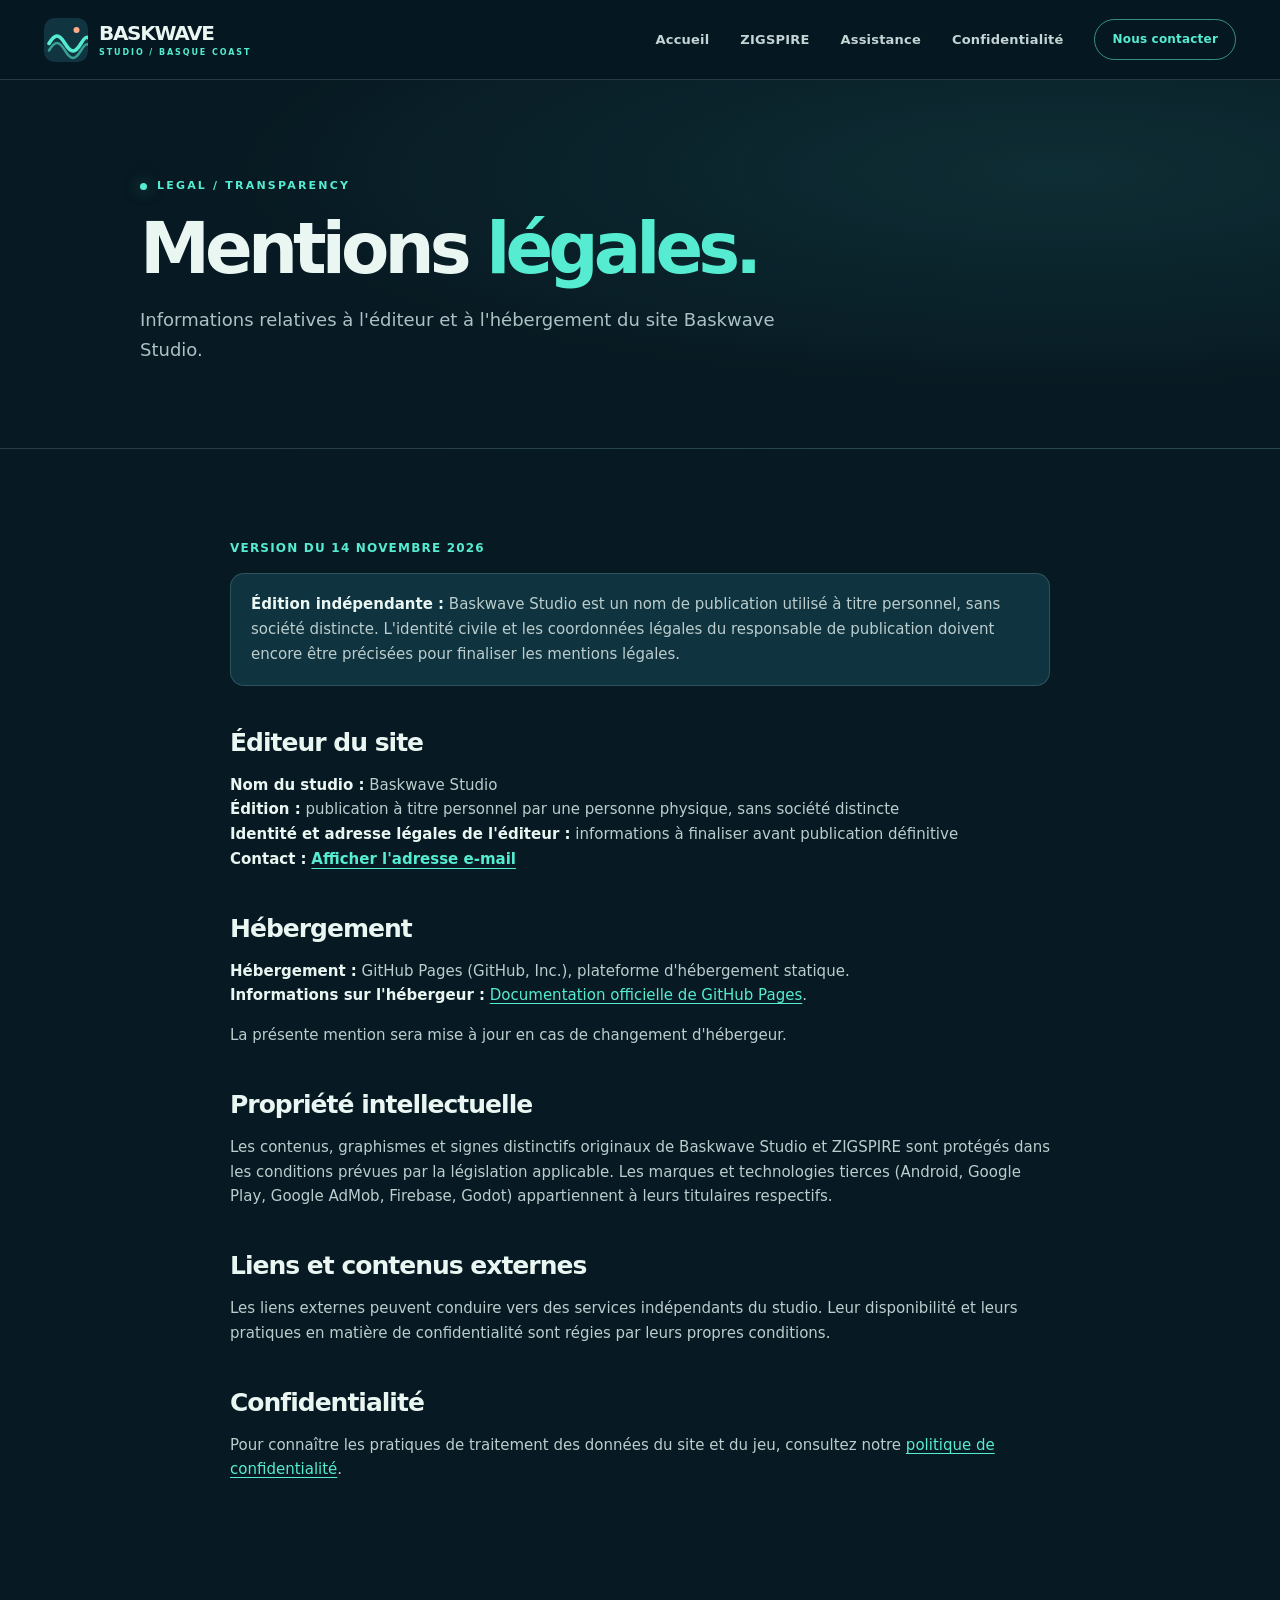
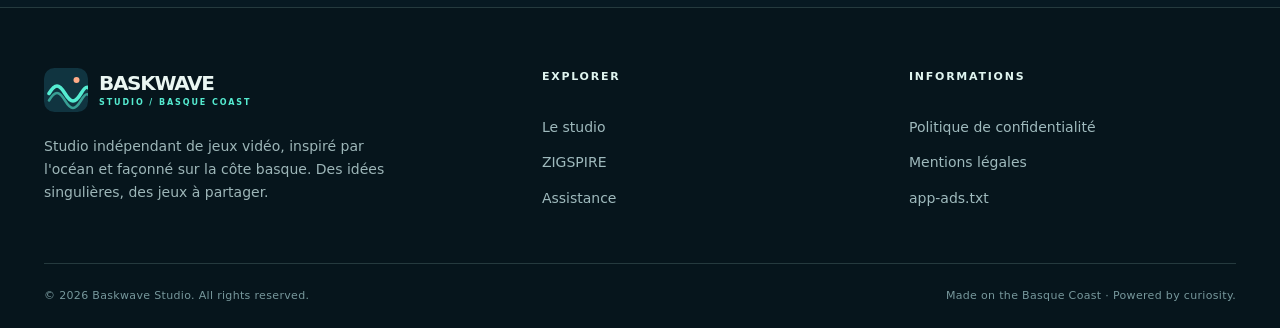
==== commit 46f97ece: "Clarify individual publishing status in Baskwave Studio legal page" ====
--- a/legal.html
+++ b/legal.html
@@ -1 +1 @@
-<!doctype html><html lang="fr"><head><meta charset="utf-8"><meta name="viewport" content="width=device-width,initial-scale=1"><meta name="theme-color" content="#071922"><meta name="description" content="Mentions légales du site vitrine Baskwave Studio."><meta property="og:type" content="website"><meta property="og:site_name" content="Baskwave Studio"><meta property="og:title" content="Mentions légales — Baskwave Studio"><meta property="og:description" content="Mentions légales du site vitrine Baskwave Studio."><meta name="color-scheme" content="dark"><link rel="icon" href="./assets/img/logo-mark.svg" type="image/svg+xml"><link rel="stylesheet" href="./assets/css/style.css"><script defer src="./assets/js/site-config.js"></script><script defer src="./assets/js/main.js"></script><title>Mentions légales — Baskwave Studio</title></head><body><a href="#contenu" class="skip-link">Aller au contenu</a><header class="site-header"><div class="container nav-wrap"><a href="./index.html" class="brand" aria-label="Baskwave Studio, accueil"><img class="brand-icon" src="./assets/img/logo-mark.svg" alt="" width="44" height="44"><span class="brand-word">BASKWAVE<small>STUDIO / BASQUE COAST</small></span></a><nav aria-label="Navigation principale" class="main-nav"><a href="./index.html">Accueil</a><a href="./zigspire.html">ZIGSPIRE</a><a href="./support.html">Assistance</a><a href="./privacy.html">Confidentialité</a><a class="nav-cta" href="./support.html">Nous contacter</a></nav><details class="mobile-menu"><summary aria-label="Ouvrir le menu"><svg viewBox="0 0 24 24" aria-hidden="true" fill="none" stroke="currentColor" stroke-width="2" stroke-linecap="round"><path d="M4 7h16M4 12h16M4 17h16"/></svg></summary><nav class="mobile-links" aria-label="Navigation mobile"><a href="./index.html">Accueil</a><a href="./zigspire.html">ZIGSPIRE</a><a href="./support.html">Assistance</a><a href="./privacy.html">Confidentialité</a></nav></details></div></header><main id="contenu"><section class="page-hero"><div class="container"><span class="eyebrow">Legal / Transparency</span><h1 class="page-title">Mentions <em>légales.</em></h1><p>Informations relatives à l'éditeur et à l'hébergement du site Baskwave Studio.</p></div></section><section class="page-section"><div class="container legal-content"><p class="date">Version du 11 novembre 2026</p><p class="legal-note"><strong>Publication :</strong> compléter l'identité légale et les coordonnées applicables avant de communiquer cette page comme version définitive.</p><h2>Éditeur du site</h2><p><strong>Nom du studio :</strong> Baskwave Studio<br><strong>Éditeur / identité juridique :</strong> [À COMPLÉTER]<br><strong>Forme juridique :</strong> [À COMPLÉTER SI APPLICABLE]<br><strong>Adresse professionnelle :</strong> [À COMPLÉTER SELON LES OBLIGATIONS APPLICABLES]<br><strong>Immatriculation :</strong> [À COMPLÉTER SI APPLICABLE]<br><strong>Contact :</strong> <span data-support-email>Adresse disponible en activant JavaScript</span></p><h2>Hébergement</h2><p><strong>Solution prévue :</strong> GitHub Pages (GitHub, Inc.), plateforme d'hébergement statique.<br><strong>Informations sur l'hébergeur :</strong> <a href="https://docs.github.com/en/pages" rel="noopener noreferrer" target="_blank">Documentation officielle de GitHub Pages</a>.</p><p>La présente mention d'hébergement devra être mise à jour si un autre prestataire est finalement retenu.</p><h2>Propriété intellectuelle</h2><p>Les contenus, graphismes et signes distinctifs originaux de Baskwave Studio et ZIGSPIRE sont protégés dans les conditions prévues par la législation applicable. Les marques et technologies tierces (Android, Google Play, Google AdMob, Firebase, Godot) appartiennent à leurs titulaires respectifs.</p><h2>Liens et contenus externes</h2><p>Les liens externes peuvent conduire vers des services indépendants du studio. Leur disponibilité et leurs pratiques en matière de confidentialité sont régies par leurs propres conditions.</p><h2>Confidentialité</h2><p>Pour connaître les pratiques de traitement des données du site et du jeu, consultez notre <a href="./privacy.html">politique de confidentialité</a>.</p></div></section></main><footer class="footer"><div class="container footer-grid"><div><a href="./index.html" class="brand" aria-label="Baskwave Studio, accueil"><img class="brand-icon" src="./assets/img/logo-mark.svg" alt="" width="44" height="44"><span class="brand-word">BASKWAVE<small>STUDIO / BASQUE COAST</small></span></a><p class="footer-desc">Studio indépendant de jeux vidéo, inspiré par l'océan et façonné sur la côte basque. Des idées singulières, des jeux à partager.</p></div><div class="footer-col"><p class="footer-title">Explorer</p><a href="./index.html">Le studio</a><a href="./zigspire.html">ZIGSPIRE</a><a href="./support.html">Assistance</a></div><div class="footer-col"><p class="footer-title">Informations</p><a href="./privacy.html">Politique de confidentialité</a><a href="./legal.html">Mentions légales</a><a href="./app-ads.txt">app-ads.txt</a></div></div><div class="container footer-bottom"><span>© <span data-year>2026</span> Baskwave Studio. All rights reserved.</span><span>Made on the Basque Coast · Powered by curiosity.</span></div></footer></body></html>+<!doctype html><html lang="fr"><head><meta charset="utf-8"><meta name="viewport" content="width=device-width,initial-scale=1"><meta name="theme-color" content="#071922"><meta name="description" content="Mentions légales du site vitrine Baskwave Studio."><meta property="og:type" content="website"><meta property="og:site_name" content="Baskwave Studio"><meta property="og:title" content="Mentions légales — Baskwave Studio"><meta property="og:description" content="Mentions légales du site vitrine Baskwave Studio."><meta name="color-scheme" content="dark"><link rel="icon" href="./assets/img/logo-mark.svg" type="image/svg+xml"><link rel="stylesheet" href="./assets/css/style.css"><script defer src="./assets/js/site-config.js"></script><script defer src="./assets/js/main.js"></script><title>Mentions légales — Baskwave Studio</title></head><body><a href="#contenu" class="skip-link">Aller au contenu</a><header class="site-header"><div class="container nav-wrap"><a href="./index.html" class="brand" aria-label="Baskwave Studio, accueil"><img class="brand-icon" src="./assets/img/logo-mark.svg" alt="" width="44" height="44"><span class="brand-word">BASKWAVE<small>STUDIO / BASQUE COAST</small></span></a><nav aria-label="Navigation principale" class="main-nav"><a href="./index.html">Accueil</a><a href="./zigspire.html">ZIGSPIRE</a><a href="./support.html">Assistance</a><a href="./privacy.html">Confidentialité</a><a class="nav-cta" href="./support.html">Nous contacter</a></nav><details class="mobile-menu"><summary aria-label="Ouvrir le menu"><svg viewBox="0 0 24 24" aria-hidden="true" fill="none" stroke="currentColor" stroke-width="2" stroke-linecap="round"><path d="M4 7h16M4 12h16M4 17h16"/></svg></summary><nav class="mobile-links" aria-label="Navigation mobile"><a href="./index.html">Accueil</a><a href="./zigspire.html">ZIGSPIRE</a><a href="./support.html">Assistance</a><a href="./privacy.html">Confidentialité</a></nav></details></div></header><main id="contenu"><section class="page-hero"><div class="container"><span class="eyebrow">Legal / Transparency</span><h1 class="page-title">Mentions <em>légales.</em></h1><p>Informations relatives à l'éditeur et à l'hébergement du site Baskwave Studio.</p></div></section><section class="page-section"><div class="container legal-content"><p class="date">Version du 14 novembre 2026</p><p class="legal-note"><strong>Édition indépendante :</strong> Baskwave Studio est un nom de publication utilisé à titre personnel, sans société distincte. L'identité civile et les coordonnées légales du responsable de publication doivent encore être précisées pour finaliser les mentions légales.</p><h2>Éditeur du site</h2><p><strong>Nom du studio :</strong> Baskwave Studio<br><strong>Édition :</strong> publication à titre personnel par une personne physique, sans société distincte<br><strong>Identité et adresse légales de l'éditeur :</strong> informations à finaliser avant publication définitive<br><strong>Contact :</strong> <span data-support-email>Adresse disponible en activant JavaScript</span></p><h2>Hébergement</h2><p><strong>Hébergement :</strong> GitHub Pages (GitHub, Inc.), plateforme d'hébergement statique.<br><strong>Informations sur l'hébergeur :</strong> <a href="https://docs.github.com/en/pages" rel="noopener noreferrer" target="_blank">Documentation officielle de GitHub Pages</a>.</p><p>La présente mention sera mise à jour en cas de changement d'hébergeur.</p><h2>Propriété intellectuelle</h2><p>Les contenus, graphismes et signes distinctifs originaux de Baskwave Studio et ZIGSPIRE sont protégés dans les conditions prévues par la législation applicable. Les marques et technologies tierces (Android, Google Play, Google AdMob, Firebase, Godot) appartiennent à leurs titulaires respectifs.</p><h2>Liens et contenus externes</h2><p>Les liens externes peuvent conduire vers des services indépendants du studio. Leur disponibilité et leurs pratiques en matière de confidentialité sont régies par leurs propres conditions.</p><h2>Confidentialité</h2><p>Pour connaître les pratiques de traitement des données du site et du jeu, consultez notre <a href="./privacy.html">politique de confidentialité</a>.</p></div></section></main><footer class="footer"><div class="container footer-grid"><div><a href="./index.html" class="brand" aria-label="Baskwave Studio, accueil"><img class="brand-icon" src="./assets/img/logo-mark.svg" alt="" width="44" height="44"><span class="brand-word">BASKWAVE<small>STUDIO / BASQUE COAST</small></span></a><p class="footer-desc">Studio indépendant de jeux vidéo, inspiré par l'océan et façonné sur la côte basque. Des idées singulières, des jeux à partager.</p></div><div class="footer-col"><p class="footer-title">Explorer</p><a href="./index.html">Le studio</a><a href="./zigspire.html">ZIGSPIRE</a><a href="./support.html">Assistance</a></div><div class="footer-col"><p class="footer-title">Informations</p><a href="./privacy.html">Politique de confidentialité</a><a href="./legal.html">Mentions légales</a><a href="./app-ads.txt">app-ads.txt</a></div></div><div class="container footer-bottom"><span>© <span data-year>2026</span> Baskwave Studio. All rights reserved.</span><span>Made on the Basque Coast · Powered by curiosity.</span></div></footer></body></html>
